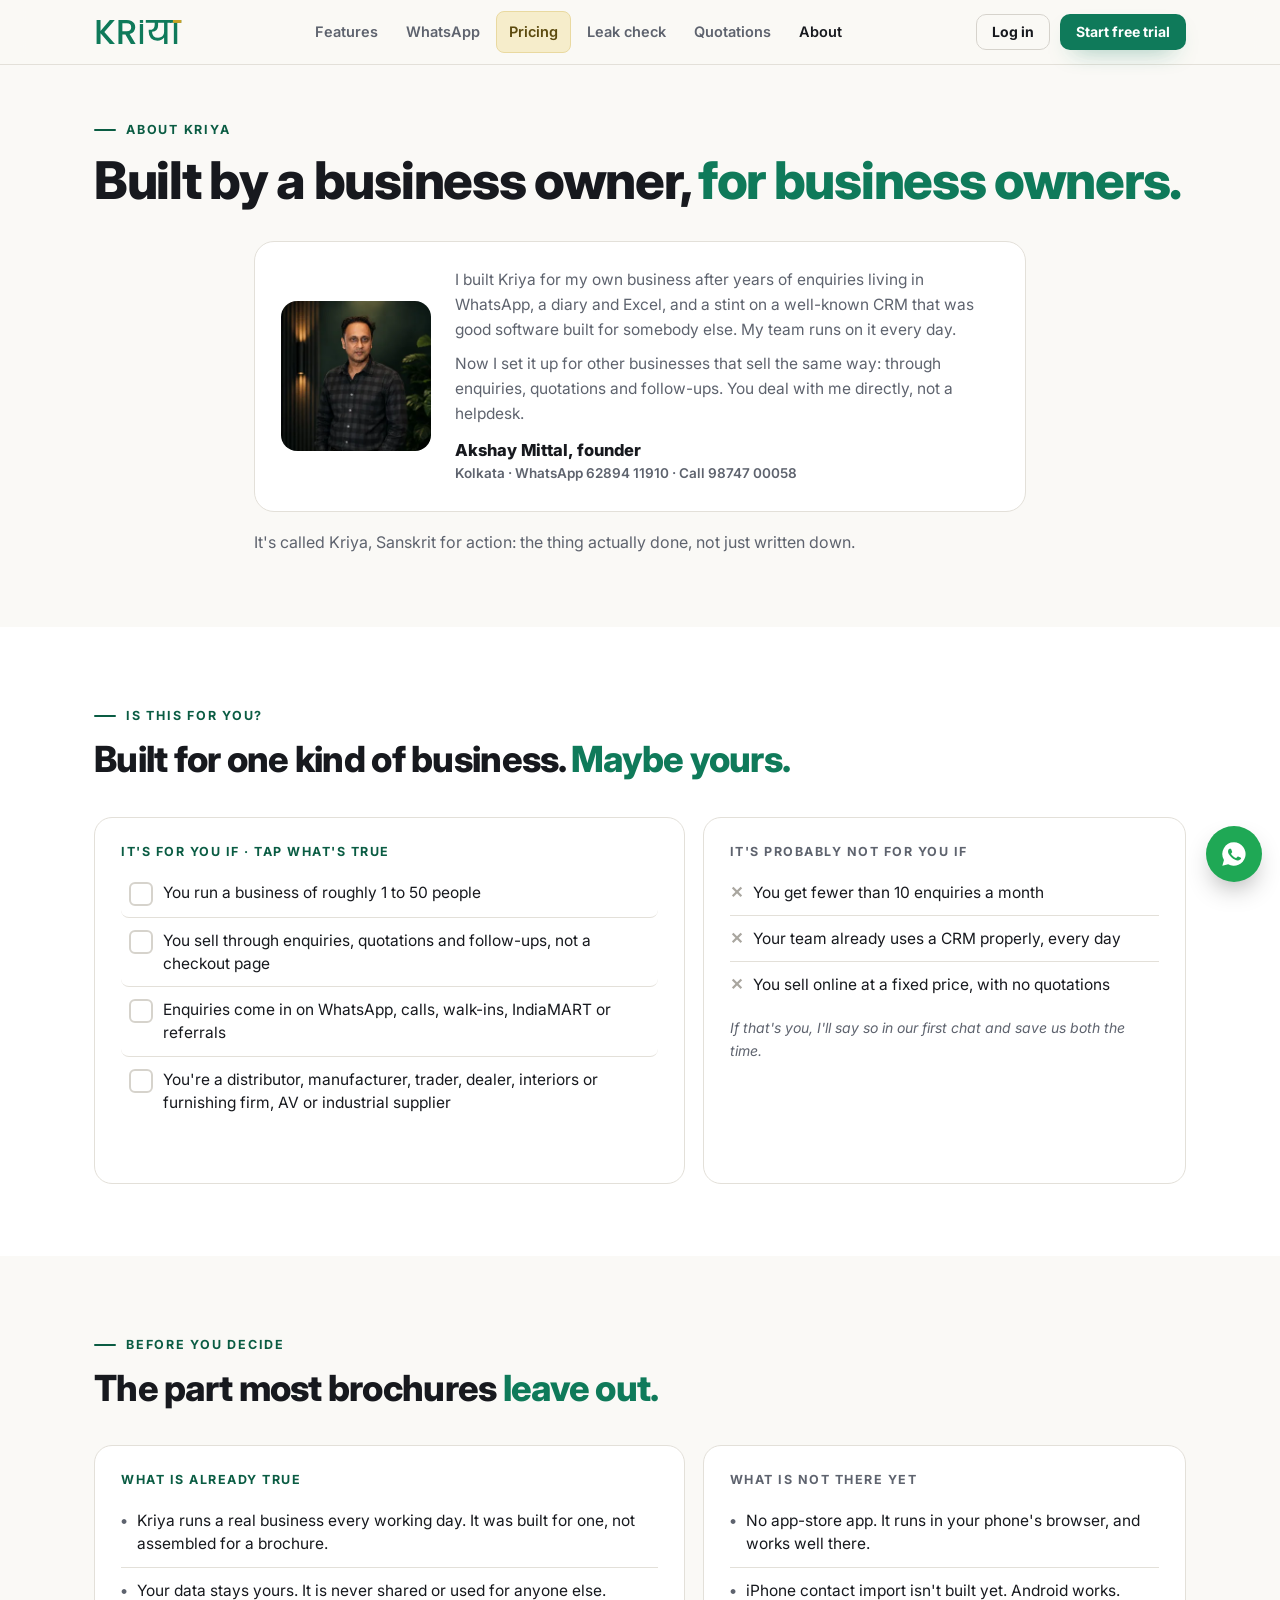
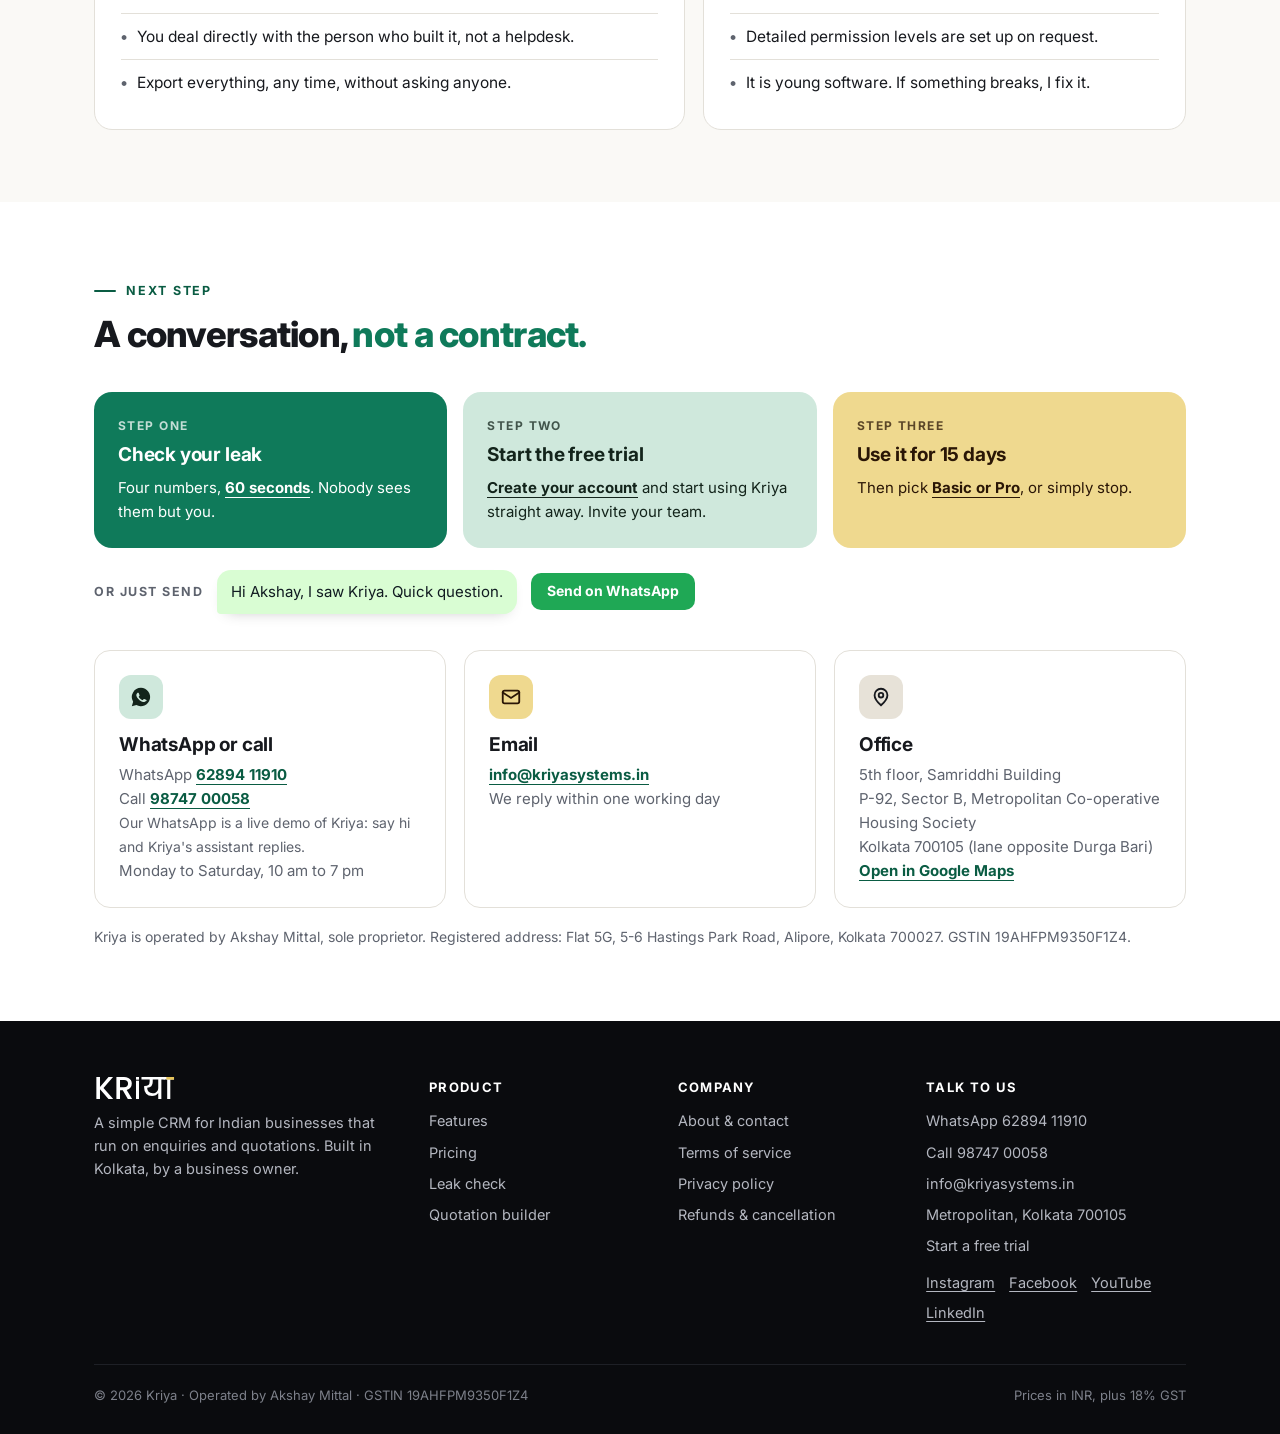
==== about.html @ 82a4da5b "New 60-second Kriya video (landscape on desktop, portrait on phones); WhatsApp content moved to its " ====
<!doctype html>
<html lang="en">
<head>
<meta charset="utf-8">
<meta name="viewport" content="width=device-width,initial-scale=1">
<title>About and contact · Kriya</title>
<meta name="description" content="Kriya was built by Akshay Mittal for his own business in Kolkata, after years of enquiries living in WhatsApp, a diary and Excel. Who it's for, what's honest about it, and how to reach us.">
<meta property="og:title" content="About and contact · Kriya">
<meta property="og:description" content="Kriya was built by Akshay Mittal for his own business in Kolkata, after years of enquiries living in WhatsApp, a diary and Excel. Who it's for, what's honest about it, and how to reach us.">
<meta property="og:type" content="website">
<meta name="theme-color" content="#0A0B0E">
<link rel="icon" href="media/favicon.svg?v=2" type="image/svg+xml"><link rel="alternate icon" href="favicon.ico?v=2" sizes="48x48"><link rel="apple-touch-icon" href="media/apple-touch-icon.png?v=2">
<link rel="preconnect" href="https://fonts.googleapis.com"><link rel="preconnect" href="https://fonts.gstatic.com" crossorigin>
<link href="https://fonts.googleapis.com/css2?family=Anton&family=Inter:wght@400;500;600;700;800&display=swap" rel="stylesheet">
<link rel="stylesheet" href="css/site.css?v=1792865575"><link rel="stylesheet" href="css/interact.css?v=1792865575">

<script>!function(f,b,e,v,n,t,s){if(f.fbq)return;n=f.fbq=function(){n.callMethod?n.callMethod.apply(n,arguments):n.queue.push(arguments)};if(!f._fbq)f._fbq=n;n.push=n;n.loaded=!0;n.version='2.0';n.queue=[];t=b.createElement(e);t.async=!0;t.src=v;s=b.getElementsByTagName(e)[0];s.parentNode.insertBefore(t,s)}(window,document,'script','https://connect.facebook.net/en_US/fbevents.js');fbq('init','2253510351856304');fbq('track','PageView');</script>
<noscript><img height="1" width="1" style="display:none" alt="" src="https://www.facebook.com/tr?id=2253510351856304&ev=PageView&noscript=1"></noscript>
</head>
<body><header class="hdr"><div class="wrap">
  <a class="brand" href="index.html" aria-label="Kriya home"><svg xmlns="http://www.w3.org/2000/svg" viewBox="0 0 2709 740" width="2709" height="740"><path d="M487.6546762589928 740.0 201.23741007194246 408.86330935251794V740.0H79.85611510791367V0.0H201.23741007194246V337.5251798561151L488.7194244604317 0.0H640.9784172661871L319.42446043165467 370.53237410071944L646.3021582733813 740.0Z" fill="#0F7A5A"/><path d="M1138.2158273381297 740.0 967.8561151079136 444.0H875.2230215827338V740.0H753.841726618705V0.0H1009.3812949640288Q1094.5611510791368 0.0 1153.6546762589928 29.81294964028774Q1212.7482014388488 59.62589928057548 1242.0287769784172 109.66906474820138Q1271.3093525179856 159.71223021582728 1271.3093525179856 221.4676258992805Q1271.3093525179856 293.8705035971223 1229.2517985611512 352.9640287769784Q1187.1942446043167 412.0575539568345 1099.884892086331 433.3525179856115L1283.021582733813 740.0ZM875.2230215827338 347.1079136690647H1009.3812949640288Q1077.525179856115 347.1079136690647 1112.1294964028775 313.03597122302153Q1146.7338129496402 278.9640287769784 1146.7338129496402 221.4676258992805Q1146.7338129496402 163.97122302158266 1112.6618705035971 131.4964028776978Q1078.589928057554 99.02158273381292 1009.3812949640288 99.02158273381292H875.2230215827338Z" fill="#0F7A5A"/><path d="M1514.423021582734 124.0V740.0H1413.381294964029V124.0Z" fill="#0F7A5A"/><path d="M2387.897841726619 88H2265.897841726619V740H2160.897841726619V540Q2130.897841726619 584 2077.897841726619 610.5Q2024.897841726619 637 1951.897841726619 637Q1824.897841726619 637 1755.397841726619 561.0Q1685.897841726619 485 1685.897841726619 355Q1685.897841726619 329 1688.897841726619 304H1701.897841726619Q1787.897841726619 304 1829.897841726619 267.5Q1871.897841726619 231 1871.897841726619 150V88H1596.897841726619V0H2387.897841726619ZM2160.897841726619 88H1975.897841726619V168Q1975.897841726619 350 1788.897841726619 361V365Q1788.897841726619 449 1837.897841726619 499.0Q1886.897841726619 549 1973.897841726619 549Q2026.897841726619 549 2069.897841726619 526.0Q2112.897841726619 503 2136.897841726619 462.0Q2160.897841726619 421 2160.897841726619 369Z" fill="#0F7A5A"/><path d="M2461.897841726619 740V88H2339.897841726619V0H2688.897841726619V88H2566.897841726619V740Z" fill="#0F7A5A"/><rect x="2432.9" y="0" width="260.0" height="90" fill="#C9A227"/><rect x="1413.4" y="0.0" width="101.0" height="90" fill="#0F7A5A"/></svg></a>
  <nav class="nav" aria-label="Main"><a href="features.html" class="">Features</a><a href="whatsapp.html" class="">WhatsApp</a><a href="pricing.html" class="nav-price ">Pricing</a><a href="leak-check.html" class="">Leak check</a><a href="quotation-builder.html" class="">Quotations</a><a href="about.html" class="on" aria-current=page>About</a><a class="nav-login" href="https://app.kriyasystems.in/">Log in</a></nav>
  <div class="hdr-cta"><a class="btn btn-gold btn-sm hdr-price" href="pricing.html">Pricing</a><a class="btn btn-line btn-sm hdr-login" href="https://app.kriyasystems.in/">Log in</a><a class="btn btn-red btn-sm" href="start.html">Start free trial</a>
  <button class="menu-btn" type="button" aria-label="Menu" aria-expanded="false"><span></span></button></div>
</div></header>
<main><section class="phead">
  <div class="wrap">
    <div class="eyebrow rv">About Kriya</div>
    <h1 class="rv d1">Built by a business owner, <em>for business owners.</em></h1>
  </div>
</section>

<section style="padding-top:24px">
  <div class="wrap narrow">
    <div class="founder rv" style="grid-template-columns:150px 1fr">
      <img src="media/founder.webp" alt="Akshay Mittal" style="width:150px;height:150px">
      <div>
        <p>I built Kriya for my own business after years of enquiries living in WhatsApp, a diary and Excel, and a stint on a well-known CRM that was good software built for somebody else. My team runs on it every day.</p>
        <p style="margin-top:10px">Now I set it up for other businesses that sell the same way: through enquiries, quotations and follow-ups. You deal with me directly, not a helpdesk.</p>
        <div class="who">Akshay Mittal, founder<span>Kolkata · WhatsApp 62894 11910 · Call 98747 00058</span></div>
      </div>
    </div>
    <p class="muted rv" style="margin-top:18px">It's called Kriya, Sanskrit for action: the thing actually done, not just written down.</p>
  </div>
</section>

<section class="bg-white">
  <div class="wrap">
    <div class="sec-head rv">
      <div class="eyebrow">Is this for you?</div>
      <h2>Built for one kind of business. <em>Maybe yours.</em></h2>
    </div>
    <div class="fit-grid">
      <div class="fit-card yes fit-tap rv" id="fitYes"><small>It's for you if · tap what's true</small><ul>
        <li>You run a business of roughly 1 to 50 people</li>
        <li>You sell through enquiries, quotations and follow-ups, not a checkout page</li>
        <li>Enquiries come in on WhatsApp, calls, walk-ins, IndiaMART or referrals</li>
        <li>You're a distributor, manufacturer, trader, dealer, interiors or furnishing firm, AV or industrial supplier</li>
      </ul><p class="fit-verdict" id="fitVerdict" aria-live="polite"></p></div>
      <div class="fit-card no rv d1"><small>It's probably not for you if</small><ul>
        <li>You get fewer than 10 enquiries a month</li>
        <li>Your team already uses a CRM properly, every day</li>
        <li>You sell online at a fixed price, with no quotations</li>
      </ul><p class="note">If that's you, I'll say so in our first chat and save us both the time.</p></div>
    </div>
  </div>
</section>

<section>
  <div class="wrap">
    <div class="sec-head rv">
      <div class="eyebrow">Before you decide</div>
      <h2>The part most brochures <em>leave out.</em></h2>
    </div>
    <div class="fit-grid honest">
      <div class="fit-card yes rv"><small>What is already true</small><ul>
        <li>Kriya runs a real business every working day. It was built for one, not assembled for a brochure.</li>
        <li>Your data stays yours. It is never shared or used for anyone else.</li>
        <li>You deal directly with the person who built it, not a helpdesk.</li>
        <li>Export everything, any time, without asking anyone.</li>
      </ul></div>
      <div class="fit-card no rv d1"><small>What is not there yet</small><ul>
        <li>No app-store app. It runs in your phone's browser, and works well there.</li>
        <li>iPhone contact import isn't built yet. Android works.</li>
        <li>Detailed permission levels are set up on request.</li>
        <li>It is young software. If something breaks, I fix it.</li>
      </ul></div>
    </div>
  </div>
</section>

<section class="bg-white" id="contact">
  <div class="wrap">
    <div class="sec-head rv">
      <div class="eyebrow">Next step</div>
      <h2>A conversation, <em>not a contract.</em></h2>
    </div>
    <div class="close-steps">
      <div class="cs cs1 tilt rv"><small>Step one</small><h3>Check your leak</h3><p>Four numbers, <a href="leak-check.html">60 seconds</a>. Nobody sees them but you.</p></div>
      <div class="cs cs2 tilt rv d1"><small>Step two</small><h3>Start the free trial</h3><p><a href="start.html">Create your account</a> and start using Kriya straight away. Invite your team.</p></div>
      <div class="cs cs3 tilt rv d2"><small>Step three</small><h3>Use it for 15 days</h3><p>Then pick <a href="pricing.html">Basic or Pro</a>, or simply stop.</p></div>
    </div>
    <div class="send rv"><small>Or just send</small><div class="bubble">Hi Akshay, I saw Kriya. Quick question.</div><a class="btn btn-wa btn-sm" href="https://wa.me/916289411910?text=Hi%20Akshay%2C%20I%20saw%20Kriya.%20Quick%20question." target="_blank" rel="noopener">Send on WhatsApp</a></div>

    <div class="grid g3" style="margin-top:36px">
      <div class="card rv"><div class="ic ic-mint"><svg viewBox="0 0 24 24" fill="currentColor" aria-hidden="true"><path d="M12 2a10 10 0 0 0-8.6 15.1L2 22l5-1.3A10 10 0 1 0 12 2zm5.5 14.2c-.2.6-1.3 1.2-1.8 1.3-.5.1-1 .1-1.6-.1-.4-.1-.9-.3-1.5-.6-2.7-1.2-4.4-3.9-4.6-4.1-.1-.2-1.1-1.4-1.1-2.7s.7-1.9.9-2.2c.2-.3.5-.3.7-.3h.5c.2 0 .4 0 .6.5l.8 2c.1.2.1.4 0 .5l-.3.5-.4.4c-.1.1-.3.3-.1.6.2.3.7 1.2 1.6 2 1.1 1 2 1.3 2.3 1.4.3.1.5.1.6-.1l.9-1c.2-.3.4-.2.6-.1l1.9.9c.3.1.5.2.5.3.1.1.1.7-.1 1.3z"/></svg></div><h3>WhatsApp or call</h3><p>WhatsApp <a class="txt-link" href="https://wa.me/916289411910?text=Hi%20Akshay%2C%20I%20saw%20Kriya.%20Quick%20question." target="_blank" rel="noopener">62894 11910</a><br>Call <a class="txt-link" href="tel:+919874700058">98747 00058</a><br><span class="small">Our WhatsApp is a live demo of Kriya: say hi and Kriya's assistant replies.</span><br>Monday to Saturday, 10 am to 7 pm</p></div>
      <div class="card rv d1"><div class="ic ic-peach"><svg viewBox="0 0 24 24" fill="none" stroke="currentColor" stroke-width="2" stroke-linecap="round"><rect x="3" y="5" width="18" height="14" rx="2"/><path d="M3 7l9 6 9-6"/></svg></div><h3>Email</h3><p><a class="txt-link" href="mailto:info@kriyasystems.in">info@kriyasystems.in</a><br>We reply within one working day</p></div>
      <div class="card rv d2"><div class="ic ic-sand"><svg viewBox="0 0 24 24" fill="none" stroke="currentColor" stroke-width="2" stroke-linecap="round"><path d="M12 21s-7-6.2-7-11a7 7 0 0 1 14 0c0 4.8-7 11-7 11z"/><circle cx="12" cy="10" r="2.5"/></svg></div><h3>Office</h3><p>5th floor, Samriddhi Building<br>P-92, Sector B, Metropolitan Co-operative Housing Society<br>Kolkata 700105 (lane opposite Durga Bari)<br><a class="txt-link" href="https://maps.app.goo.gl/K7Q7RPpEMNNqTarj6" target="_blank" rel="noopener">Open in Google Maps</a></p></div>
    </div>
    <p class="muted small rv" style="margin-top:18px">Kriya is operated by Akshay Mittal, sole proprietor. Registered address: Flat 5G, 5-6 Hastings Park Road, Alipore, Kolkata 700027. GSTIN 19AHFPM9350F1Z4.</p>
  </div>
</section>
</main>
<footer class="ftr"><div class="wrap">
  <div class="ftr-grid">
    <div><a class="brand" href="index.html" aria-label="Kriya"><svg xmlns="http://www.w3.org/2000/svg" viewBox="0 0 2709 740" width="2709" height="740"><path d="M487.6546762589928 740.0 201.23741007194246 408.86330935251794V740.0H79.85611510791367V0.0H201.23741007194246V337.5251798561151L488.7194244604317 0.0H640.9784172661871L319.42446043165467 370.53237410071944L646.3021582733813 740.0Z" fill="#FFFFFF"/><path d="M1138.2158273381297 740.0 967.8561151079136 444.0H875.2230215827338V740.0H753.841726618705V0.0H1009.3812949640288Q1094.5611510791368 0.0 1153.6546762589928 29.81294964028774Q1212.7482014388488 59.62589928057548 1242.0287769784172 109.66906474820138Q1271.3093525179856 159.71223021582728 1271.3093525179856 221.4676258992805Q1271.3093525179856 293.8705035971223 1229.2517985611512 352.9640287769784Q1187.1942446043167 412.0575539568345 1099.884892086331 433.3525179856115L1283.021582733813 740.0ZM875.2230215827338 347.1079136690647H1009.3812949640288Q1077.525179856115 347.1079136690647 1112.1294964028775 313.03597122302153Q1146.7338129496402 278.9640287769784 1146.7338129496402 221.4676258992805Q1146.7338129496402 163.97122302158266 1112.6618705035971 131.4964028776978Q1078.589928057554 99.02158273381292 1009.3812949640288 99.02158273381292H875.2230215827338Z" fill="#FFFFFF"/><path d="M1514.423021582734 124.0V740.0H1413.381294964029V124.0Z" fill="#FFFFFF"/><path d="M2387.897841726619 88H2265.897841726619V740H2160.897841726619V540Q2130.897841726619 584 2077.897841726619 610.5Q2024.897841726619 637 1951.897841726619 637Q1824.897841726619 637 1755.397841726619 561.0Q1685.897841726619 485 1685.897841726619 355Q1685.897841726619 329 1688.897841726619 304H1701.897841726619Q1787.897841726619 304 1829.897841726619 267.5Q1871.897841726619 231 1871.897841726619 150V88H1596.897841726619V0H2387.897841726619ZM2160.897841726619 88H1975.897841726619V168Q1975.897841726619 350 1788.897841726619 361V365Q1788.897841726619 449 1837.897841726619 499.0Q1886.897841726619 549 1973.897841726619 549Q2026.897841726619 549 2069.897841726619 526.0Q2112.897841726619 503 2136.897841726619 462.0Q2160.897841726619 421 2160.897841726619 369Z" fill="#FFFFFF"/><path d="M2461.897841726619 740V88H2339.897841726619V0H2688.897841726619V88H2566.897841726619V740Z" fill="#FFFFFF"/><rect x="2432.9" y="0" width="260.0" height="90" fill="#E6C45A"/><rect x="1413.4" y="0.0" width="101.0" height="90" fill="#FFFFFF"/></svg></a>
      <p>A simple CRM for Indian businesses that run on enquiries and quotations. Built in Kolkata, by a business owner.</p></div>
    <div><h4>Product</h4><ul><li><a href="features.html">Features</a></li><li><a href="pricing.html">Pricing</a></li><li><a href="leak-check.html">Leak check</a></li><li><a href="quotation-builder.html">Quotation builder</a></li></ul></div>
    <div><h4>Company</h4><ul><li><a href="about.html">About &amp; contact</a></li><li><a href="terms.html">Terms of service</a></li><li><a href="privacy.html">Privacy policy</a></li><li><a href="refunds.html">Refunds &amp; cancellation</a></li></ul></div>
    <div><h4>Talk to us</h4><ul><li><a href="https://wa.me/916289411910?text=Hi%20Akshay%2C%20I%20saw%20Kriya.%20Quick%20question." target="_blank" rel="noopener">WhatsApp 62894 11910</a></li><li><a href="tel:+919874700058">Call 98747 00058</a></li><li><a href="mailto:info@kriyasystems.in">info@kriyasystems.in</a></li><li><a href="https://maps.app.goo.gl/K7Q7RPpEMNNqTarj6" target="_blank" rel="noopener">Metropolitan, Kolkata 700105</a></li><li><a href="start.html">Start a free trial</a></li></ul>
      <div class="ftr-soc"><a href="https://www.instagram.com/kriya.systems/" target="_blank" rel="noopener">Instagram</a><a href="https://www.facebook.com/kriya.systems/" target="_blank" rel="noopener">Facebook</a><a href="https://www.youtube.com/@KriyaSystems" target="_blank" rel="noopener">YouTube</a><a href="https://www.linkedin.com/in/akshay-mittal-7527051a2/" target="_blank" rel="noopener">LinkedIn</a></div></div>
  </div>
  <div class="ftr-bot"><span>© 2026 Kriya · Operated by Akshay Mittal · GSTIN 19AHFPM9350F1Z4</span><span>Prices in INR, plus 18% GST</span></div>
</div></footer>
<a class="wa-float" href="https://wa.me/916289411910?text=Hi%20Akshay%2C%20I%20saw%20Kriya.%20Quick%20question." target="_blank" rel="noopener" aria-label="Chat on WhatsApp"><svg viewBox="0 0 24 24" fill="currentColor" aria-hidden="true"><path d="M12 2a10 10 0 0 0-8.6 15.1L2 22l5-1.3A10 10 0 1 0 12 2zm5.5 14.2c-.2.6-1.3 1.2-1.8 1.3-.5.1-1 .1-1.6-.1-.4-.1-.9-.3-1.5-.6-2.7-1.2-4.4-3.9-4.6-4.1-.1-.2-1.1-1.4-1.1-2.7s.7-1.9.9-2.2c.2-.3.5-.3.7-.3h.5c.2 0 .4 0 .6.5l.8 2c.1.2.1.4 0 .5l-.3.5-.4.4c-.1.1-.3.3-.1.6.2.3.7 1.2 1.6 2 1.1 1 2 1.3 2.3 1.4.3.1.5.1.6-.1l.9-1c.2-.3.4-.2.6-.1l1.9.9c.3.1.5.2.5.3.1.1.1.7-.1 1.3z"/></svg></a>
<script src="js/interact.js?v=1792865575" defer></script><script src="js/site.js?v=1792865575" defer></script>
</body>
</html>
---- css/site.css ----
/* Kriya site: shared styles.
   Same brand as the v8 catalogue (near-black, warm light grey, crimson, mint, peach, sand, charcoal),
   but answer-first: Inter, sentence case, calmer sizes, tighter spacing. Anton only for big numbers. */
:root{
  --black:#0A0B0E; --ink:#16181D; --page:#F3F2EE; --page2:#FAF9F6; --card:#FFFFFF;
  --red:#0F7A5A; --red-dk:#0A5C43; --gold:#C9A227; --err:#C62D42; --mint:#CFE8DC; --mint-dk:#1E7A4F; --peach:#EFD98F; --char:#2B2E35; --sand:#E7E2D8;
  --txt:#17191E; --grey:#5E636E; --line:#E3E0D9; --line2:#D6D3CC;
  --ltxt:#F2F1EC; --lgrey:#B4B7C0; --lline:#2A2D34;
  --num:'Anton',Impact,'Arial Narrow',sans-serif;
  --sans:'Inter',-apple-system,BlinkMacSystemFont,'Segoe UI',sans-serif;
  --ease:cubic-bezier(.16,1,.3,1);
  --r:16px; --r-sm:10px;
  --shadow:0 18px 44px -28px rgba(10,11,14,.35);
}
*{margin:0;padding:0;box-sizing:border-box}
html{scroll-behavior:smooth;-webkit-text-size-adjust:100%}
body{background:var(--page2);color:var(--txt);font-family:var(--sans);font-size:16px;line-height:1.6;overflow-x:hidden;-webkit-font-smoothing:antialiased}
img,svg,video{max-width:100%;display:block}
[hidden]{display:none!important}
a{color:inherit;text-decoration:none}
button{font:inherit}
.wrap{max-width:1140px;margin:0 auto;padding:0 24px}
.narrow{max-width:820px}
@media(max-width:720px){.wrap{padding:0 16px}}
section{padding:72px 0;position:relative}
@media(max-width:720px){section{padding:52px 0}}
.bg-white{background:var(--card)}
.bg-page{background:var(--page)}
.bg-dark{background:var(--black);color:var(--ltxt)}
.bg-dark .muted{color:var(--lgrey)}
::selection{background:var(--red);color:#fff}

/* ---------- type ---------- */
.eyebrow{display:inline-flex;align-items:center;gap:10px;font-size:12.5px;font-weight:700;letter-spacing:.14em;text-transform:uppercase;color:var(--red-dk);margin-bottom:12px}
.eyebrow::before{content:'';width:22px;height:2.5px;border-radius:2px;background:currentColor}
.bg-dark .eyebrow{color:var(--peach)}
h1,.h1{font-size:clamp(32px,4.6vw,52px);line-height:1.1;font-weight:800;letter-spacing:-.025em;text-wrap:balance}
h2,.h2{font-size:clamp(25px,3.1vw,36px);line-height:1.18;font-weight:800;letter-spacing:-.02em;text-wrap:balance}
h3,.h3{font-size:19px;line-height:1.3;font-weight:700;letter-spacing:-.01em}
h1 em,h2 em{font-style:normal;color:var(--red)}
.bg-dark h1 em,.bg-dark h2 em,.cta-band h2 em{color:var(--peach)}
.lead{font-size:clamp(16.5px,1.6vw,18.5px);color:var(--grey);max-width:640px;margin-top:14px;line-height:1.6}
.bg-dark .lead{color:var(--lgrey)}
.muted{color:var(--grey)}
.small{font-size:14px}
.center{text-align:center}
.center .lead{margin-left:auto;margin-right:auto}
.sec-head{margin-bottom:36px}
.num{font-family:var(--num);font-weight:400;letter-spacing:.01em;font-variant-numeric:tabular-nums}
.txt-link{color:var(--red-dk);font-weight:700;border-bottom:1.5px solid currentColor}
.bg-dark .txt-link{color:var(--peach)}

/* ---------- buttons ---------- */
.btn{display:inline-flex;align-items:center;justify-content:center;gap:8px;font-weight:700;font-size:15px;padding:13px 22px;border-radius:12px;border:1.5px solid transparent;cursor:pointer;transition:transform .2s var(--ease),box-shadow .2s,background .2s,border-color .2s;white-space:nowrap;line-height:1.2}
.btn:hover{transform:translateY(-1px)}
.btn-red{background:var(--red);color:#fff;box-shadow:0 10px 24px -14px rgba(15,122,90,.9)}
.btn-red:hover{background:var(--red-dk)}
.btn-dark{background:var(--black);color:#fff}
.btn-ghost{background:transparent;border-color:var(--line2);color:var(--txt)}
.btn-ghost:hover{border-color:var(--txt)}
.bg-dark .btn-ghost,.cta-band .btn-ghost{border-color:#3A3D45;color:#fff}
.bg-dark .btn-ghost:hover,.cta-band .btn-ghost:hover{border-color:#fff}
.btn-wa{background:#1FA855;color:#fff}
.btn-wa:hover{background:#25BD60}
.btn-sm{padding:9px 15px;font-size:14px;border-radius:10px}
.btn-block{width:100%}
.btn-row{display:flex;gap:12px;flex-wrap:wrap;margin-top:26px}
@media(max-width:520px){.btn-row .btn{flex:1 1 100%}.btn{white-space:normal;text-align:center}}

/* ---------- header ---------- */
.hdr{position:sticky;top:0;z-index:100;background:rgba(250,249,246,.9);backdrop-filter:saturate(1.4) blur(12px);-webkit-backdrop-filter:saturate(1.4) blur(12px);border-bottom:1px solid var(--line)}
.hdr .wrap{display:flex;align-items:center;justify-content:space-between;gap:20px;height:64px}
.brand{display:flex;align-items:center}
.brand svg{height:24px;width:auto}
.nav{display:flex;align-items:center;gap:4px}
.nav a{white-space:nowrap;font-size:14.5px;font-weight:600;color:var(--grey);padding:8px 12px;border-radius:8px;transition:color .2s,background .2s}
.nav a:hover{color:var(--txt);background:rgba(23,25,30,.05)}
.nav a.on{color:var(--txt)}
.hdr-cta{display:flex;align-items:center;gap:10px}
.menu-btn{display:none;width:42px;height:42px;border-radius:10px;border:1px solid var(--line2);background:#fff;cursor:pointer;align-items:center;justify-content:center}
.menu-btn span,.menu-btn span::before,.menu-btn span::after{display:block;width:18px;height:2px;background:var(--txt);border-radius:2px;position:relative;transition:transform .25s,background .25s}
.menu-btn span::before,.menu-btn span::after{content:'';position:absolute;left:0}
.menu-btn span::before{top:-6px}.menu-btn span::after{top:6px}
.menu-open .menu-btn span{background:transparent}
.menu-open .menu-btn span::before{transform:translateY(6px) rotate(45deg)}
.menu-open .menu-btn span::after{transform:translateY(-6px) rotate(-45deg)}
@media(max-width:1100px){
  .nav{display:none;position:absolute;top:64px;left:0;right:0;flex-direction:column;align-items:stretch;background:var(--page2);border-bottom:1px solid var(--line);padding:10px 16px 18px;box-shadow:var(--shadow)}
  .menu-open .nav{display:flex}
  .nav a{padding:13px 12px;font-size:16px}
  .menu-btn{display:inline-flex}
  .hdr-cta .btn-ghost{display:none}
}
@media(max-width:400px){.hdr-cta .btn-red{padding:9px 12px;font-size:13.5px}}

/* ---------- footer ---------- */
.ftr{background:var(--black);color:var(--lgrey);padding:56px 0 28px;font-size:14.5px}
.ftr-grid{display:grid;grid-template-columns:1.4fr 1fr 1fr 1.2fr;gap:32px}
.ftr .brand svg{height:22px}
.ftr p{margin-top:12px;line-height:1.6;max-width:300px}
.ftr h4{color:#fff;font-size:13px;font-weight:700;letter-spacing:.1em;text-transform:uppercase;margin-bottom:12px}
.ftr ul{list-style:none;display:grid;gap:8px}
.ftr a:hover{color:#fff}
.ftr-soc{display:flex;flex-wrap:wrap;gap:6px 14px;margin-top:14px}
.ftr-soc a{text-decoration:underline;text-underline-offset:3px}
.ftr-bot{margin-top:40px;padding-top:20px;border-top:1px solid #1E2026;display:flex;justify-content:space-between;gap:12px;flex-wrap:wrap;font-size:13px;color:#7D808A}
@media(max-width:820px){.ftr-grid{grid-template-columns:1fr 1fr}}
@media(max-width:480px){.ftr-grid{grid-template-columns:1fr}}

/* floating WhatsApp */
.wa-float{position:fixed;right:18px;bottom:18px;z-index:90;width:56px;height:56px;border-radius:99px;background:#1FA855;color:#fff;display:flex;align-items:center;justify-content:center;box-shadow:0 12px 28px -10px rgba(0,0,0,.45);transition:transform .2s var(--ease)}
.wa-float:hover{transform:scale(1.06)}
.wa-float svg{width:28px;height:28px}

/* ---------- cards & grids ---------- */
.grid{display:grid;gap:18px}
.g2{grid-template-columns:repeat(2,1fr)}
.g3{grid-template-columns:repeat(3,1fr)}
.g4{grid-template-columns:repeat(4,1fr)}
@media(max-width:900px){.g3,.g4{grid-template-columns:repeat(2,1fr)}}
@media(max-width:620px){.g2,.g3,.g4{grid-template-columns:1fr}}
.card{background:var(--card);border:1px solid var(--line);border-radius:var(--r);padding:24px}
.card h3{margin-bottom:6px}
.card p{color:var(--grey);font-size:15px;line-height:1.6}
.ic{width:44px;height:44px;border-radius:12px;display:flex;align-items:center;justify-content:center;margin-bottom:14px;flex-shrink:0}
.ic svg{width:22px;height:22px}
.ic-mint{background:var(--mint);color:#13241B}
.ic-peach{background:var(--peach);color:#2A1606}
.ic-sand{background:var(--sand);color:var(--txt)}
.ic-red{background:#E2F0E9;color:var(--red-dk)}
.ic-char{background:var(--char);color:#fff}
.tag{display:inline-block;font-size:11.5px;font-weight:700;letter-spacing:.06em;text-transform:uppercase;padding:3px 8px;border-radius:6px;background:var(--sand);color:var(--txt);vertical-align:middle}
.tag-pro{background:var(--char);color:#fff}
.tag-red{background:var(--red);color:#fff}
.chips{display:flex;flex-wrap:wrap;gap:8px}
.chip{font-size:14px;font-weight:600;padding:8px 14px;border-radius:99px;background:var(--card);border:1px solid var(--line2);color:var(--txt)}
.ticks{list-style:none;display:grid;gap:9px}
.ticks li{position:relative;padding-left:28px;font-size:15.5px;line-height:1.5}
.ticks li::before{content:'';position:absolute;left:0;top:3px;width:18px;height:18px;border-radius:99px;background:var(--mint) url("data:image/svg+xml,%3Csvg xmlns='http://www.w3.org/2000/svg' viewBox='0 0 24 24'%3E%3Cpath d='M6 12.5l4 4 8-9' fill='none' stroke='%231E7A4F' stroke-width='3' stroke-linecap='round' stroke-linejoin='round'/%3E%3C/svg%3E") center/12px no-repeat}
.bg-dark .ticks li::before{background-color:#1E3A2E}

/* ---------- hero ---------- */
.hero{overflow:hidden;padding:56px 0 64px;background:radial-gradient(1200px 500px at 85% -10%,rgba(15,122,90,.08),transparent 60%),var(--page2)}
.hero-grid{display:grid;grid-template-columns:1.05fr .95fr;gap:48px;align-items:center}
@media(max-width:900px){.hero-grid{grid-template-columns:1fr;gap:36px}.hero{padding-top:36px}}
.hero .lead{max-width:540px}
.trust{display:flex;flex-wrap:wrap;gap:8px 18px;margin-top:22px;font-size:14px;color:var(--grey)}
.trust span{display:inline-flex;align-items:center;gap:7px}
.trust span::before{content:'';width:7px;height:7px;border-radius:99px;background:var(--mint-dk)}

/* the chaos -> order loop */
.loop{position:relative;height:420px;background:transparent;overflow:visible}
@media(max-width:520px){.loop{height:360px;margin:0 -4px}.lc{max-width:46%}}
.loop-cap{position:absolute;left:0;right:0;bottom:16px;text-align:center;font-size:13px;font-weight:600;color:var(--grey);letter-spacing:.02em;z-index:5;transition:opacity .4s}
.lc{position:absolute;width:190px;border-radius:12px;padding:10px 13px 11px;box-shadow:0 16px 30px -18px rgba(10,11,14,.45);will-change:transform,opacity}
.lc small{display:block;font-size:9.5px;font-weight:700;letter-spacing:.14em;text-transform:uppercase;opacity:.7;margin-bottom:3px}
.lc strong{display:block;font-size:15px;line-height:1.25;font-weight:800}
@media(max-width:520px){.lc{width:150px;padding:8px 10px 9px}.lc strong{font-size:13px}}
.lc-char{background:var(--char);color:#fff}.lc-mint{background:var(--mint);color:#13241B}.lc-peach{background:var(--peach);color:#2A1606}
.lc-red{background:var(--red);color:#fff}.lc-sand{background:var(--sand);color:var(--txt)}
.loop-logo{position:absolute;left:50%;top:44%;transform:translate(-50%,-50%);background:var(--card);border:1px solid var(--line);box-shadow:0 18px 40px -22px rgba(10,11,14,.45);border-radius:16px;padding:16px 24px;opacity:0;z-index:3}
.loop-logo svg{width:110px;height:auto}

/* ---------- screenshot frames ---------- */
.shot{border-radius:14px;overflow:hidden;border:1px solid var(--line2);background:#fff;box-shadow:var(--shadow)}
.shot-bar{display:flex;gap:6px;padding:9px 12px;background:#F0EEE9;border-bottom:1px solid var(--line)}
.shot-bar i{width:9px;height:9px;border-radius:99px;background:#D3CFC6}
.shot img{width:100%;height:auto}

/* feature rows (image + text) */
.frow{display:grid;grid-template-columns:1fr 1.1fr;gap:44px;align-items:center;padding:40px 0;border-top:1px solid var(--line)}
.frow:first-of-type{border-top:0}
.frow.flip .frow-text{order:2}
@media(max-width:860px){.frow{grid-template-columns:1fr;gap:24px}.frow.flip .frow-text{order:0}}
.frow h3{font-size:22px;margin:4px 0 8px}
.frow p{color:var(--grey)}
.frow .ticks{margin-top:14px}

/* ---------- pricing ---------- */
.bill-toggle{display:inline-flex;background:var(--card);border:1px solid var(--line2);border-radius:12px;padding:4px;gap:4px}
.bill-toggle button{border:0;background:transparent;padding:9px 16px;border-radius:9px;font-size:14.5px;font-weight:700;color:var(--grey);cursor:pointer}
.bill-toggle button.on{background:var(--black);color:#fff}
.bill-toggle .save{font-size:11.5px;font-weight:800;color:var(--mint-dk);margin-left:6px}
.bill-toggle button.on .save{color:var(--mint)}
.plans{display:grid;grid-template-columns:1fr 1fr;gap:20px;max-width:880px;margin:28px auto 0}
@media(max-width:760px){.plans{grid-template-columns:1fr}}
.plan{background:var(--card);border:1.5px solid var(--line);border-radius:20px;padding:28px;display:flex;flex-direction:column;position:relative}
.plan.pop{border-color:var(--black);box-shadow:0 26px 60px -36px rgba(10,11,14,.55)}
.plan-badge{position:absolute;top:-12px;right:22px;background:var(--gold);color:#1C1606;font-size:12px;font-weight:800;letter-spacing:.06em;padding:5px 10px;border-radius:8px}
.plan h3{font-size:21px}
.plan .for{color:var(--grey);font-size:14.5px;margin-top:4px}
.price{display:flex;align-items:baseline;gap:6px;margin:18px 0 2px}
.price .amt{font-family:var(--num);font-size:46px;line-height:1}
.price .per{font-size:15px;color:var(--grey);font-weight:600}
.price-note{font-size:13.5px;color:var(--grey)}
.plan .ticks{margin:20px 0 24px;flex:1;align-content:start}
.plan .btn+.btn{margin-top:10px}
.free-strip{display:flex;flex-wrap:wrap;justify-content:center;gap:10px 22px;margin-top:22px;font-size:14.5px;font-weight:600;color:var(--txt)}
.free-strip span{display:inline-flex;align-items:center;gap:8px}
.free-strip span::before{content:'✓';display:inline-flex;align-items:center;justify-content:center;width:20px;height:20px;border-radius:99px;background:var(--mint);color:var(--mint-dk);font-size:12px;font-weight:900}
.cmp{width:100%;border-collapse:collapse;background:var(--card);border-radius:16px;overflow:hidden;border:1px solid var(--line);font-size:15px}
.cmp th,.cmp td{padding:13px 16px;border-bottom:1px solid var(--line);text-align:left}
.cmp th{background:var(--page);font-size:13px;letter-spacing:.06em;text-transform:uppercase;color:var(--grey)}
.cmp td:not(:first-child),.cmp th:not(:first-child){text-align:center;width:110px}
.cmp tr.grp td{background:var(--page2);font-weight:800;font-size:13px;letter-spacing:.06em;text-transform:uppercase;color:var(--txt)}
.cmp .y{color:var(--mint-dk);font-weight:900}
.cmp .n{color:#B5B2AB}
.cmp-wrap{overflow-x:auto;border-radius:16px}
@media(max-width:560px){.cmp{font-size:13.5px}.cmp th,.cmp td{padding:11px 10px}.cmp td:not(:first-child),.cmp th:not(:first-child){width:64px}}

/* ---------- FAQ ---------- */
.faq{border-top:1px solid var(--line)}
.faq-item{border-bottom:1px solid var(--line)}
.faq-q{width:100%;text-align:left;background:none;border:none;font-size:16.5px;font-weight:700;color:var(--txt);padding:18px 0;cursor:pointer;display:flex;justify-content:space-between;gap:18px;align-items:center}
.faq-q:hover{color:var(--red-dk)}
.plus{flex-shrink:0;width:16px;height:16px;position:relative;transition:transform .3s var(--ease)}
.plus::before,.plus::after{content:'';position:absolute;background:currentColor;border-radius:2px}
.plus::before{left:0;top:50%;width:100%;height:2px;transform:translateY(-50%)}
.plus::after{top:0;left:50%;width:2px;height:100%;transform:translateX(-50%)}
.faq-item.open .plus{transform:rotate(45deg)}
.faq-a{max-height:0;overflow:hidden;transition:max-height .35s var(--ease)}
.faq-a p{color:var(--grey);font-size:15.5px;line-height:1.7;padding:0 0 18px;max-width:780px}

/* ---------- CTA band ---------- */
.cta-band{background:var(--black);color:#fff;border-radius:22px;padding:40px;display:flex;align-items:center;justify-content:space-between;gap:24px;flex-wrap:wrap}
.cta-band h2{color:#fff;max-width:560px}
.cta-band p{color:var(--lgrey);margin-top:8px;max-width:560px}
@media(max-width:620px){.cta-band{padding:28px 22px}}

/* ---------- founder ---------- */
.founder{display:grid;grid-template-columns:110px 1fr;gap:24px;align-items:center;background:var(--card);border:1px solid var(--line);border-radius:20px;padding:26px}
.founder img{width:110px;height:110px;border-radius:16px;object-fit:cover}
.founder p{color:var(--grey);font-size:15.5px}
.founder .who{font-weight:800;font-size:16.5px;margin-top:10px}
.founder .who span{display:block;font-weight:600;font-size:13.5px;color:var(--grey)}
@media(max-width:560px){.founder{grid-template-columns:1fr}.founder img{width:80px;height:80px;border-radius:99px}}

/* ---------- forms ---------- */
.form{background:var(--card);border:1px solid var(--line);border-radius:20px;padding:clamp(20px,3vw,32px);box-shadow:var(--shadow);display:grid;gap:16px}
.f-row{display:grid;grid-template-columns:1fr 1fr;gap:14px}
@media(max-width:560px){.f-row{grid-template-columns:1fr}}
.f{display:grid;gap:6px}
.f>span,.f-chips legend{font-size:13.5px;font-weight:700;color:var(--txt)}
.f input,.f textarea,.f select{font:inherit;font-size:16px;color:var(--txt);background:var(--page2);border:1.5px solid var(--line2);border-radius:10px;padding:12px 14px;width:100%;transition:border-color .2s,background .2s}
.f input:focus,.f textarea:focus,.f select:focus{outline:none;border-color:var(--txt);background:#fff}
.f input.bad,.f select.bad{border-color:var(--err);background:#FDF1F3}
.f textarea{resize:vertical;min-height:84px}
.f-chips{border:0;display:flex;flex-wrap:wrap;gap:8px}
.f-chips legend{margin-bottom:8px;width:100%}
.f-chips button{font-size:14px;font-weight:600;padding:8px 13px;border-radius:99px;border:1.5px solid var(--line2);background:var(--page2);color:var(--txt);cursor:pointer;transition:all .2s var(--ease)}
.f-chips button:hover{border-color:var(--txt)}
.f-chips button.on{background:var(--black);border-color:var(--black);color:#fff}
.hp{position:absolute;left:-9999px;width:1px;height:1px;overflow:hidden}
.f-msg{font-size:14.5px;min-height:1em}
.f-msg.err{color:var(--err);font-weight:600}
.f-done{text-align:center;padding:20px 6px;display:grid;gap:12px;justify-items:center}
.f-done .ok{width:56px;height:56px;border-radius:99px;background:var(--mint);color:var(--mint-dk);display:flex;align-items:center;justify-content:center;font-size:28px;font-weight:900}
.f-done p{color:var(--grey);max-width:420px}
.f-leak{background:var(--mint);border-radius:10px;padding:11px 13px;font-size:14px;color:#13241B}
.seg{display:inline-flex;background:var(--page);border-radius:12px;padding:4px;gap:4px;width:100%}
.seg button{flex:1;border:0;background:transparent;padding:10px;border-radius:9px;font-weight:700;font-size:14.5px;color:var(--grey);cursor:pointer}
.seg button.on{background:#fff;color:var(--txt);box-shadow:0 2px 8px -4px rgba(0,0,0,.3)}

/* ---------- legal / prose ---------- */
.prose{max-width:780px}
.prose h2{font-size:22px;margin:34px 0 10px}
.prose p,.prose li{color:#3B3F48;font-size:16px;line-height:1.75}
.prose p+p{margin-top:12px}
.prose ul{margin:10px 0 0 20px;display:grid;gap:6px}
.prose .meta{color:var(--grey);font-size:14.5px}

/* page header (inner pages) */
.phead{padding:48px 0 8px}
.phead .lead{max-width:680px}

/* reveal */
.rv{opacity:0;transform:translateY(18px);transition:opacity .7s var(--ease),transform .7s var(--ease)}
.rv.in{opacity:1;transform:none}
.d1{transition-delay:.08s}.d2{transition-delay:.16s}.d3{transition-delay:.24s}
@media(prefers-reduced-motion:reduce){.rv{opacity:1;transform:none}*{animation:none!important;transition:none!important}}

/* ---------- pay page summary ---------- */
.pay-sum{background:var(--page);border-radius:12px;padding:14px 16px;display:grid;gap:6px;font-size:15px}
.pay-sum div{display:flex;justify-content:space-between;gap:12px}
.pay-sum span{color:var(--grey)}
.pay-sum .tot{border-top:1px solid var(--line2);padding-top:8px;margin-top:2px;font-size:17px}
.pay-sum .tot span{color:var(--txt);font-weight:700}
.pay-sum .tot b{font-family:var(--num);font-weight:400;font-size:24px;line-height:1}
.plan-trial{display:block;text-align:center;margin-top:10px;font-size:14px;font-weight:600;color:var(--grey);text-decoration:underline;text-underline-offset:3px}
.plan-trial:hover{color:var(--red-dk)}
.trial-strip{max-width:880px;margin:0 auto;display:flex;align-items:center;justify-content:space-between;gap:16px;flex-wrap:wrap;background:var(--mint);color:#13241B;border-radius:16px;padding:16px 20px}
.trial-strip b{display:block;font-size:16px}
.trial-strip span{font-size:14.5px}
.pay-trial{margin-top:14px;background:var(--mint);color:#13241B;border-radius:12px;padding:12px 14px;font-size:15px}

.btn-line{background:transparent;border-color:var(--line2);color:var(--txt)}
.btn-line:hover{border-color:var(--txt)}
.hdr-cta .btn{white-space:nowrap}
@media(max-width:460px){.hdr-cta{gap:6px}.hdr-cta .btn{padding:8px 10px;font-size:13px}.brand svg{height:21px}}

.custom-line{max-width:880px;margin:18px auto 0;text-align:center;font-size:15px;color:var(--grey)}
.custom-line b{color:var(--txt)}

/* WhatsApp Follow-up Assistant promo (pricing + home) */
.wax{background:linear-gradient(180deg,#F1FBF5 0%,#FFFFFF 100%)}
.wax-head{max-width:760px;margin:0 auto 26px}
.wax-head h2 em,.wax-mini-in h2 em{color:var(--red);font-style:normal}
.wax-badge{display:inline-flex;align-items:center;gap:8px;background:#E3F6EC;color:#0B5E45;border:1px solid #BFE7D2;border-radius:999px;padding:6px 14px;font-weight:700;font-size:13px;margin-bottom:12px}
.wax-beta{background:#FFF3C4;color:#8A6A00;border-radius:999px;padding:1px 8px;font-size:11px;text-transform:uppercase;letter-spacing:.06em}
.wax-ic{display:inline-flex;width:20px;height:20px;color:#25A35A;flex:none}.wax-ic svg{width:100%;height:100%}
.wax-ic.big{width:46px;height:46px;background:#E3F6EC;border-radius:14px;padding:11px;color:#1B9E55;box-sizing:border-box}
.wax-cmp{display:grid;grid-template-columns:1fr auto 1fr;gap:16px;align-items:stretch}
.wax-col{border-radius:18px;padding:20px 20px 16px;border:1px solid #E6E3DC;background:#fff}
.wax-col.us{border:2px solid #25A35A;box-shadow:0 18px 40px -26px rgba(15,122,90,.55)}
.wax-col.them{background:#FAF9F6}
.wax-col-h{font-weight:800;font-size:18px;margin-bottom:12px}.wax-col-h small{display:block;font-weight:500;font-size:13px;color:#6B6F78;margin-top:2px}
.wax-col ul{list-style:none;margin:0;padding:0;display:grid;gap:10px}
.wax-col li{display:flex;gap:10px;font-size:15px;line-height:1.45}
.wax-col .i{flex:none;width:22px;height:22px;border-radius:50%;display:inline-flex;align-items:center;justify-content:center;padding:5px;box-sizing:border-box}
.wax-col .i svg{width:100%;height:100%}.wax-col .i.x{background:#FBE4E6;color:#C62D42}.wax-col .i.ok{background:#DDF5E7;color:#13824A}
.wax-vs{align-self:center;font-weight:800;color:#A1A5AD;font-size:14px;letter-spacing:.1em;text-transform:uppercase}
.wax-save{display:flex;gap:14px;align-items:center;margin-top:18px;background:#0E1512;color:#E9F1EC;border-radius:16px;padding:16px 18px;font-size:15px;line-height:1.5}
.wax-save b{color:#EFD98F}.wax-save .wax-ic.big{background:#1B2A23;color:#EFD98F}
.wax-perks{margin-top:22px}.wax-perks .card h3{margin-top:12px}
.wax-note{font-size:12px;color:#8A8E96;margin:16px auto 0;max-width:820px;text-align:center;line-height:1.5}
.wax-mini{padding-top:34px;padding-bottom:34px}
.wax-mini-in{display:flex;gap:18px;align-items:center;flex-wrap:wrap;background:#fff;border:2px solid #CDEFD9;border-radius:20px;padding:20px 22px}
.wax-mini-in h2{font-size:22px;margin:4px 0 6px}.wax-mini-in p{margin:0;color:#4A4F57;font-size:15px;line-height:1.5}
@media(max-width:760px){.wax-cmp{grid-template-columns:1fr}.wax-vs{justify-self:center}}

/* Standard quotation sample (pricing) */
.qsx-in{display:grid;grid-template-columns:1.05fr .95fr;gap:36px;align-items:center}
.qsx h2 em{color:var(--red);font-style:normal}
.qsx-list{margin:14px 0 0;padding-left:18px;line-height:1.9;font-size:15px}
.qsx-up{margin-top:18px;background:#FBF6E4;border:1px solid #EFD98F;border-radius:14px;padding:14px 16px;font-size:15px;line-height:1.55}
.qsx-pair{display:grid;grid-template-columns:.8fr 1.2fr;gap:18px;align-items:center}
.qsx-img{margin:0;text-align:center;position:relative}.qsx-img img{width:100%;height:auto;border-radius:10px;box-shadow:0 24px 50px -28px rgba(0,0,0,.45);border:1px solid #E6E3DC;transform:rotate(-1.5deg)}
.qsx-img.prem img{transform:none;border:none;box-shadow:none;border-radius:0}
.qsx-tag{position:absolute;top:-8px;right:6px;z-index:2;background:#C9A227;color:#1B1405;font-weight:800;font-size:11px;letter-spacing:.08em;text-transform:uppercase;border-radius:999px;padding:4px 10px}
.qsx-img figcaption{font-size:12.5px;color:#6B6F78;margin-top:14px}.qsx-img.prem figcaption{margin-top:8px}
@media(max-width:820px){.qsx-in{grid-template-columns:1fr}}

/* ---------- Pricing made prominent + Kriya Pro band (Oct 2026) ---------- */
.btn-gold{background:var(--gold);color:#1C1606;box-shadow:0 10px 24px -14px rgba(201,162,39,.95)}
.btn-gold:hover{background:#D9B23A}
.nav a.nav-price{color:#5C4A0E;background:#F6EDCB;border:1px solid #E9D9A0}
.nav a.nav-price:hover,.nav a.nav-price.on{background:#F0E2B0;color:#3D3106}
.hdr-price{display:none}
@media(max-width:1100px){.hdr-price{display:inline-flex}}
@media(max-width:420px){.hdr-cta .hdr-price{padding:9px 11px;font-size:13.5px}.hdr-cta{gap:6px}}
.pro-band{background:radial-gradient(1200px 500px at 85% -10%,rgba(201,162,39,.18),transparent 60%),var(--black);color:#E9ECEF}
.pro-band h2{color:#fff}.pro-band h2 em{color:var(--gold)}
.pro-band .eyebrow{color:var(--gold)}
.pro-band .lead{color:#B9BEC7}
.pro-head{max-width:780px;margin-bottom:30px}
.pro-grid{display:grid;grid-template-columns:1fr 1fr;gap:16px}
.pro-item{display:flex;gap:16px;background:#14161B;border:1px solid #262A31;border-radius:18px;padding:22px}
.pro-item h3{color:#fff;font-size:18px;margin-bottom:6px}
.pro-item p{color:#AEB3BC;font-size:15px;line-height:1.55}
.pro-ic{flex:none;width:46px;height:46px;border-radius:14px;background:#1E2A24;color:#7FE0B0;display:inline-flex;align-items:center;justify-content:center;padding:11px;box-sizing:border-box}
.pro-ic svg{width:100%;height:100%}
.pro-worth{display:inline-block;margin-top:10px;font-size:12.5px;font-weight:700;letter-spacing:.04em;color:#1C1606;background:var(--gold);border-radius:999px;padding:3px 10px}
.pro-math{margin:26px auto 0;max-width:760px;border:1px solid #2E3239;border-radius:18px;overflow:hidden}
.pro-math-row{display:flex;justify-content:space-between;gap:16px;padding:14px 20px;font-size:15.5px;color:#C9CDD3;border-top:1px solid #23272D}
.pro-math-row:first-child{border-top:none}
.pro-math-row b{color:#fff;white-space:nowrap}
.pro-math-row.total{background:#1A2A22;color:#fff;font-weight:700}
.pro-math-row.total b{color:var(--gold);font-size:18px}
.pro-note{font-size:12px;color:#7E848E;text-align:center;max-width:760px;margin:16px auto 0;line-height:1.5}
.pro-band .btn-row{margin-top:26px}
.pro-sum{margin-top:18px;background:#FBF6E4;border:1.5px solid #EAD9A0;border-radius:16px;padding:16px 18px;font-size:15px;line-height:1.55;color:#3A3112}
.pro-sum span{display:block;margin-top:4px;font-weight:700;color:#0A5C43}
@media(max-width:760px){.pro-grid{grid-template-columns:1fr}.pro-math-row{flex-direction:column;gap:4px}.pro-item{padding:18px}}
.nav-login{display:none}
@media(max-width:480px){.hdr-cta .hdr-login{display:none}.nav a.nav-login{display:block}}
.brand{flex:none}

/* ---------- WhatsApp + AI showcase (Oct 2026) ---------- */
.waai{background:linear-gradient(180deg,#F1FBF5 0%,#FFFFFF 70%)}
.waai-head{max-width:820px;margin-bottom:28px}
.waai-proof{display:inline-block;margin-top:14px;background:#E3F6EC;color:#0B5E45;border:1px solid #BFE7D2;border-radius:999px;padding:7px 14px;font-weight:700;font-size:13.5px}
.waai-grid{display:grid;grid-template-columns:340px 1fr;gap:28px;align-items:start}
.waai-phone{background:#0B141A;border-radius:28px;padding:10px;box-shadow:0 30px 60px -30px rgba(10,11,14,.6);border:6px solid #1F2329}
.wp-top{display:flex;align-items:center;gap:8px;color:#E9EDEF;padding:8px 10px 10px;font-size:14px}.wp-top small{color:#8696A0;margin-left:auto}
.wp-dot{width:26px;height:26px;border-radius:50%;background:var(--red)}
.wp-body{background:#0B141A;display:flex;flex-direction:column;gap:7px;padding:4px 4px 10px;font-size:13.5px;line-height:1.45}
.wp-in{align-self:flex-start;background:#202C33;color:#E9EDEF;border-radius:10px;padding:8px 10px;max-width:85%}
.wp-out{align-self:flex-end;background:#005C4B;color:#E9EDEF;border-radius:10px;padding:8px 10px;max-width:88%}
.wp-btn{background:#0B4B3E;color:#53BDEB;text-align:center;border-radius:8px;padding:6px;margin-top:5px;font-weight:600}
.wp-ai{font-size:11px;color:#9BE3C9;margin-top:5px;font-style:italic}
.wp-note{align-self:center;background:#FFF5D6;color:#5C4A0E;border-radius:8px;padding:6px 10px;font-size:12px;font-weight:700;margin-top:4px}
.waai-feats{display:grid;grid-template-columns:1fr 1fr;gap:14px}
.waai-f{display:flex;gap:12px;background:#fff;border:1px solid #E3EDE7;border-radius:16px;padding:16px}
.waai-f>span{font-size:22px;line-height:1;flex:none;width:40px;height:40px;border-radius:12px;background:#E3F6EC;display:flex;align-items:center;justify-content:center}
.waai-f h3{font-size:16.5px;margin:0 0 4px}.waai-f p{font-size:14.5px;line-height:1.5;color:#4A4F57;margin:0}
.waai .btn-row{margin-top:26px}
@media(max-width:900px){.waai-grid{grid-template-columns:1fr}.waai-phone{max-width:360px;margin:0 auto}}
@media(max-width:600px){.waai-feats{grid-template-columns:1fr}}

.waai-case{margin-top:26px;background:#0E1512;color:#E9F1EC;border-radius:20px;padding:20px 22px}
.waai-case-h{display:flex;gap:12px;align-items:center;margin-bottom:14px}.waai-case-h small{display:block;color:#9FB3A9;font-size:13px}
.waai-case-ic{width:42px;height:42px;border-radius:12px;background:#1B2A23;display:flex;align-items:center;justify-content:center;font-size:22px;flex:none}
.waai-case-grid{display:grid;grid-template-columns:repeat(4,1fr);gap:12px}
.waai-case-grid>div{background:#15201B;border:1px solid #22332B;border-radius:14px;padding:12px}
.waai-case-grid b{color:#EFD98F;font-size:13px;letter-spacing:.04em;text-transform:uppercase}.waai-case-grid p{margin:6px 0 0;font-size:14px;line-height:1.5;color:#D3E0D9}
.waai-case-f{margin:14px 0 0;font-size:14px;color:#9FB3A9}
@media(max-width:900px){.waai-case-grid{grid-template-columns:1fr 1fr}}@media(max-width:560px){.waai-case-grid{grid-template-columns:1fr}}

/* Real screenshots of the WhatsApp screen inside the Kriya app */
.appshots{margin-top:34px}
.appshots-h{max-width:760px}
.appshots-h h3{font-size:clamp(22px,2.6vw,30px);line-height:1.2;margin:6px 0 10px}
.appshots-h p{color:var(--muted,#5E636E);margin:0 0 6px}
.appshot{margin:18px 0 0;border-radius:16px;overflow:hidden;border:1px solid #1F2937;background:#0B0F17;box-shadow:0 18px 50px rgba(10,15,23,.18)}
.appshot img{display:block;width:100%;height:auto}
.appshot figcaption{background:#111827;color:#C9D3CF;font-size:13.5px;line-height:1.5;padding:11px 16px;border-top:1px solid #1F2937}
.appshot figcaption b{color:#fff}
.appshots-grid{display:grid;grid-template-columns:repeat(3,1fr);gap:16px;align-items:start}
.appshot a{display:block;cursor:zoom-in}
.appshots-grid .appshot{margin-top:16px}
.appshots-note{margin-top:18px;background:#EEF7F2;border:1px solid #CFE8DC;border-radius:14px;padding:14px 18px;font-size:15px;line-height:1.6}
@media (max-width:900px){.appshots-grid{grid-template-columns:1fr}}

/* Kriya in 60 seconds: landscape on wide screens, portrait on phones */
.vid60{max-width:980px;margin:22px auto 0;border-radius:18px;overflow:hidden;box-shadow:var(--shadow);background:#000}
.vid60 video{display:block;width:100%;height:auto}
.vid60 .vid-port{display:none}
@media (max-width:700px){.vid60{max-width:380px}.vid60 .vid-land{display:none}.vid60 .vid-port{display:block}}
---- css/interact.css ----
/* Interactive pieces carried over from the original site, restyled for the new design
   (pain "That's me", what-you-want picker, today vs Kriya, capture demo, also-included chips,
   is-this-for-you check, team-size slider, honest lists, close steps, scenes, progress bar, tilt). */

/* reading progress (every page) */
#progress{position:fixed;top:0;left:0;height:3px;width:0;background:var(--red);z-index:120;pointer-events:none}

/* tilt toward the pointer */
.tilt{transition:transform .35s var(--ease),box-shadow .3s}
.tilt.rv{transition:opacity .7s var(--ease),transform .4s var(--ease),box-shadow .3s}

/* photo scenes */
.scene{margin:26px auto 6px;border-radius:18px;overflow:hidden;aspect-ratio:3/2;max-height:440px;box-shadow:0 26px 60px -34px rgba(10,11,14,.55);background:var(--char)}
.scene img{width:100%;height:100%;object-fit:cover}
.scene-sq{aspect-ratio:1/1;max-height:none;max-width:440px}

/* ---------- pain list: "That's me" ---------- */
.pain-list{border-top:2px solid var(--txt);margin-top:28px}
.pain-row{display:grid;grid-template-columns:64px 1fr auto;gap:10px 16px;align-items:start;padding:20px 12px;border-bottom:1px solid var(--line);cursor:pointer;border-radius:10px;transition:background .25s}
.pain-row:hover{background:rgba(15,122,90,.04)}
.pain-num{font-family:var(--num);font-size:36px;line-height:.95;color:var(--red)}
.pain-row h3{margin-bottom:4px}
.pain-row p{color:var(--grey);font-size:15.5px;max-width:700px}
.me{font-size:13px;font-weight:700;padding:8px 14px;border-radius:99px;border:1.5px solid var(--line2);background:var(--card);color:var(--txt);cursor:pointer;white-space:nowrap;transition:all .2s var(--ease)}
.pain-row:hover .me{border-color:var(--txt)}
.pain-row.on{background:#EEF6F2}
.pain-row.on .me{background:var(--red);border-color:var(--red);color:#fff}
.pain-row.on h3{color:var(--red-dk)}
.pain-count{margin-top:18px;font-size:16px;color:var(--grey);min-height:26px}
.pain-count b{color:var(--txt)}
.pain-count a{color:var(--red-dk);font-weight:700;border-bottom:1.5px solid currentColor}
@media(max-width:620px){.pain-row{grid-template-columns:44px 1fr;padding:18px 6px}.pain-num{font-size:28px}.me{grid-column:2;justify-self:start}}

/* ---------- what you want: tap to pick ---------- */
.want-grid{display:grid;grid-template-columns:1fr 1fr;gap:16px}
@media(max-width:720px){.want-grid{grid-template-columns:1fr}}
.want-card{position:relative;text-align:left;background:var(--card);border:1px solid var(--line);border-left:5px solid var(--red);border-radius:var(--r);padding:22px 64px 22px 24px;cursor:pointer;color:var(--txt);transition:transform .25s var(--ease),box-shadow .25s,background .25s,border-color .25s}
.want-card:hover{box-shadow:var(--shadow)}
.want-card:focus-visible{outline:3px solid var(--red);outline-offset:3px}
.want-card h3{margin-bottom:6px}
.want-card p{color:var(--grey);font-size:15px}
.want-tick{position:absolute;top:20px;right:20px;width:28px;height:28px;border-radius:99px;border:2px solid var(--line2);display:flex;align-items:center;justify-content:center;color:transparent;transition:all .25s var(--ease)}
.want-card.on{background:#EEF6F2;border-left-width:10px}
.want-card.on .want-tick{background:var(--red);border-color:var(--red);color:#fff;transform:scale(1.12)}
.want-sum{margin-top:18px;display:flex;align-items:center;gap:16px;flex-wrap:wrap}
.want-sum p{flex:1;min-width:240px;color:var(--grey)}
.want-sum p b{color:var(--red-dk)}

/* ---------- today vs Kriya ---------- */
.vs{display:grid;grid-template-columns:1fr 1fr;border-radius:var(--r);overflow:hidden;border:1px solid var(--line)}
.vs-h{padding:18px 22px 10px;font-size:12.5px;font-weight:700;letter-spacing:.12em;text-transform:uppercase}
.vs-h.l{background:var(--sand);color:var(--grey)}
.vs-h.r{background:var(--char);color:#C9CBD1}
.vs-row{display:contents;cursor:pointer}
.vs-row span{padding:12px 22px;font-size:15.5px;border-top:1px solid;transition:background .25s,color .25s}
.vs-row span:first-child{background:var(--sand);color:var(--txt);border-color:#D6D0C4}
.vs-row span:last-child{background:var(--char);color:#fff;border-color:#3A3E47}
.vs-row:hover span:first-child,.vs-row.hl span:first-child{text-decoration:line-through;color:#8C8A84}
.vs-row:hover span:last-child,.vs-row.hl span:last-child{background:var(--red)}
.vs-row:last-child span{padding-bottom:18px}
@media(max-width:560px){.vs-row span,.vs-h{padding-left:14px;padding-right:14px;font-size:14.5px}}

/* ---------- the four fixes + capture demo ---------- */
.fix-grid{display:grid;grid-template-columns:1fr 1fr;gap:18px}
@media(max-width:760px){.fix-grid{grid-template-columns:1fr}}
.fix{border-radius:18px;padding:26px}
.fix small{display:block;font-size:12px;font-weight:700;letter-spacing:.12em;text-transform:uppercase;opacity:.7;margin-bottom:10px}
.fix h3{font-size:21px;margin-bottom:10px}
.fix p{font-size:15.5px;line-height:1.65}
.fix q{display:block;margin-top:16px;padding:12px 14px;border-radius:10px;font-style:italic;font-size:14.5px;quotes:none}
.fx1{background:var(--black);color:#fff}.fx1 p{color:#D5D6DA}.fx1 q{background:#1D2026;color:#E6E7EA}
.fx2{background:var(--mint);color:#13241B}.fx2 q{background:rgba(255,255,255,.55)}
.fx3{background:var(--peach);color:#2A1606}
.fx4{background:var(--card);border:1px solid var(--line)}.fx4 p{color:var(--grey)}
.demo-btn{margin-top:14px;font-size:14px;font-weight:700;background:var(--red);color:#fff;border:none;border-radius:99px;padding:9px 16px;cursor:pointer;transition:transform .2s var(--ease)}
.demo-btn:hover{transform:translateY(-1px)}
.cap-out{display:flex;flex-wrap:wrap;gap:8px;margin-top:12px}
.cap-out span{font-size:13px;font-weight:700;padding:6px 12px;border-radius:99px;background:rgba(255,255,255,.12);border:1px solid rgba(255,255,255,.2);opacity:0;transform:translateY(8px) scale(.9);transition:opacity .35s var(--ease),transform .35s var(--ease)}
.cap-out span.hot{background:rgba(239,217,143,.22);border-color:rgba(239,217,143,.55)}
.cap-out span.task{background:var(--mint);color:#13241B;border-color:var(--mint)}
.cap-out.go span{opacity:1;transform:none}
.cap-out.go span:nth-child(2){transition-delay:.25s}.cap-out.go span:nth-child(3){transition-delay:.5s}.cap-out.go span:nth-child(4){transition-delay:.75s}.cap-out.go span:nth-child(5){transition-delay:1s}

/* ---------- also included: tap a chip ---------- */
.inc{margin-top:26px;display:flex;flex-wrap:wrap;gap:8px;align-items:center}
.inc-lead{font-size:12.5px;font-weight:700;letter-spacing:.12em;text-transform:uppercase;color:var(--grey);margin-right:6px}
.inc button{font-size:14px;font-weight:600;padding:8px 14px;border-radius:99px;background:var(--card);border:1px solid var(--line2);color:var(--txt);cursor:pointer;transition:all .2s}
.inc button:hover,.inc button.on{background:var(--black);color:#fff;border-color:var(--black)}
.inc-info{margin-top:12px;min-height:26px;color:var(--grey)}
.inc-info b{color:var(--txt)}

/* ---------- shaped around you ---------- */
.shape{border-top:2px solid var(--txt)}
.shape-r{display:grid;grid-template-columns:190px 1fr;gap:12px;padding:14px 10px;border-bottom:1px solid var(--line);font-size:15.5px;border-radius:8px;transition:background .2s}
.shape-r:hover{background:rgba(15,122,90,.05)}
.shape-r span{color:var(--grey)}
@media(max-width:560px){.shape-r{grid-template-columns:1fr;gap:2px}}

/* ---------- is this for you / honest lists ---------- */
.fit-grid{display:grid;grid-template-columns:1.1fr .9fr;gap:18px}
@media(max-width:760px){.fit-grid{grid-template-columns:1fr}}
.fit-card{background:var(--card);border:1px solid var(--line);border-radius:18px;padding:24px 26px}
.fit-card small{display:block;font-size:12.5px;font-weight:700;letter-spacing:.12em;text-transform:uppercase;margin-bottom:8px}
.fit-card.yes small{color:var(--red-dk)}
.fit-card.no small{color:var(--grey)}
.fit-card ul{list-style:none}
.fit-card li{padding:11px 0;border-bottom:1px solid var(--line);font-size:15.5px;line-height:1.5;display:flex;gap:10px}
.fit-card li:last-child{border-bottom:none}
.fit-card li::before{font-weight:900;flex-shrink:0}
.fit-card.yes li::before{content:'✓';color:var(--red)}
.fit-card.no li::before{content:'✕';color:#A9A69F}
.fit-tap li{cursor:pointer;border-radius:8px;padding-left:8px;padding-right:8px;transition:background .2s}
.fit-tap li:hover{background:var(--page2)}
.fit-tap li::before{content:''!important;width:20px;height:20px;border-radius:6px;border:2px solid var(--line2);margin-top:1px;transition:all .2s}
.fit-tap li.on{background:#EEF6F2}
.fit-tap li.on::before{content:'✓'!important;background:var(--red);border-color:var(--red);color:#fff;font-size:12px;display:flex;align-items:center;justify-content:center}
.fit-verdict{margin-top:10px;font-weight:700;color:var(--red-dk);min-height:24px}
.fit-card .note{margin-top:10px;font-size:14px;color:var(--grey);font-style:italic}
.honest .fit-card li::before{content:'•';color:var(--grey)}

/* ---------- team size: per-person vs flat ---------- */
.team{background:var(--card);border:1px solid var(--line);border-radius:18px;padding:24px 26px}
.team-top{display:flex;justify-content:space-between;align-items:baseline;gap:12px;margin-bottom:12px}
.team-top b{font-size:16px}
.team-top output{font-family:var(--num);font-size:30px;color:var(--red)}
.team input[type=range]{width:100%;-webkit-appearance:none;appearance:none;height:10px;border-radius:99px;background:linear-gradient(to right,var(--red) var(--p,8%),#E4E1DA var(--p,8%));cursor:pointer}
.team input[type=range]::-webkit-slider-thumb{-webkit-appearance:none;width:28px;height:28px;border-radius:99px;background:#fff;border:3px solid var(--black);box-shadow:0 4px 10px rgba(0,0,0,.25)}
.team input[type=range]::-moz-range-thumb{width:24px;height:24px;border-radius:99px;background:#fff;border:3px solid var(--black)}
.team-bars{margin-top:20px;display:grid;gap:10px}
.tb{display:grid;grid-template-columns:140px 1fr 56px;align-items:center;gap:12px;font-size:14.5px;font-weight:700}
.tb-track{height:26px;border-radius:8px;background:#F0EEE9;overflow:hidden}
.tb-track i{display:block;height:100%;width:10%;background:var(--char);border-radius:8px;transition:width .45s var(--ease)}
.flat-track{background:var(--mint);color:#13241B;font-size:12.5px;font-weight:700;display:flex;align-items:center;padding:0 12px}
.tb em{font-style:normal;font-family:var(--num);font-size:20px;text-align:right}
.team-note{margin-top:12px;color:var(--grey);font-size:15px}
@media(max-width:520px){.tb{grid-template-columns:96px 1fr 44px;font-size:13px}}

/* ---------- three close steps + message bubble ---------- */
.close-steps{display:grid;grid-template-columns:repeat(3,1fr);gap:16px}
@media(max-width:760px){.close-steps{grid-template-columns:1fr}}
.cs{border-radius:18px;padding:24px}
.cs small{display:block;font-size:12px;font-weight:700;letter-spacing:.12em;text-transform:uppercase;opacity:.75;margin-bottom:8px}
.cs h3{margin-bottom:8px}
.cs p{font-size:15px}
.cs a{font-weight:700;border-bottom:1.5px solid currentColor}
.cs1{background:var(--red);color:#fff}.cs2{background:var(--mint);color:#13241B}.cs3{background:var(--peach);color:#2A1606}
.send{margin-top:22px;display:flex;align-items:center;gap:14px;flex-wrap:wrap}
.send small{font-size:12.5px;font-weight:700;letter-spacing:.12em;text-transform:uppercase;color:var(--grey)}
.bubble{background:#D9FDD3;color:#111B21;border-radius:14px 14px 14px 4px;padding:10px 14px;font-size:15px;box-shadow:0 6px 16px -10px rgba(0,0,0,.3)}

/* ---------- proof + quotation list ---------- */
.proof{display:grid;grid-template-columns:auto 1fr;gap:22px;align-items:center;background:var(--black);color:#fff;border-radius:18px;padding:24px 28px}
.proof-n{font-family:var(--num);font-size:clamp(44px,6vw,64px);line-height:1;color:var(--peach)}
.proof p{color:#D5D6DA}
.proof b{color:#fff}
@media(max-width:560px){.proof{grid-template-columns:1fr}}
.q-list{display:grid;grid-template-columns:1fr 1fr;column-gap:36px}
@media(max-width:720px){.q-list{grid-template-columns:1fr}}
.q-list div{display:grid;grid-template-columns:36px 1fr;padding:14px 0;border-bottom:1px solid var(--lline);color:#D8D9DD}
.q-list div b{color:#fff}
.q-list div span:first-child{font-family:var(--num);font-size:22px;color:var(--peach);line-height:1.1}
.q-why{margin-top:28px;border:1px solid #33363E;border-radius:16px;padding:20px 24px;color:#D8D9DD;line-height:1.65}
.q-why b{color:var(--peach)}
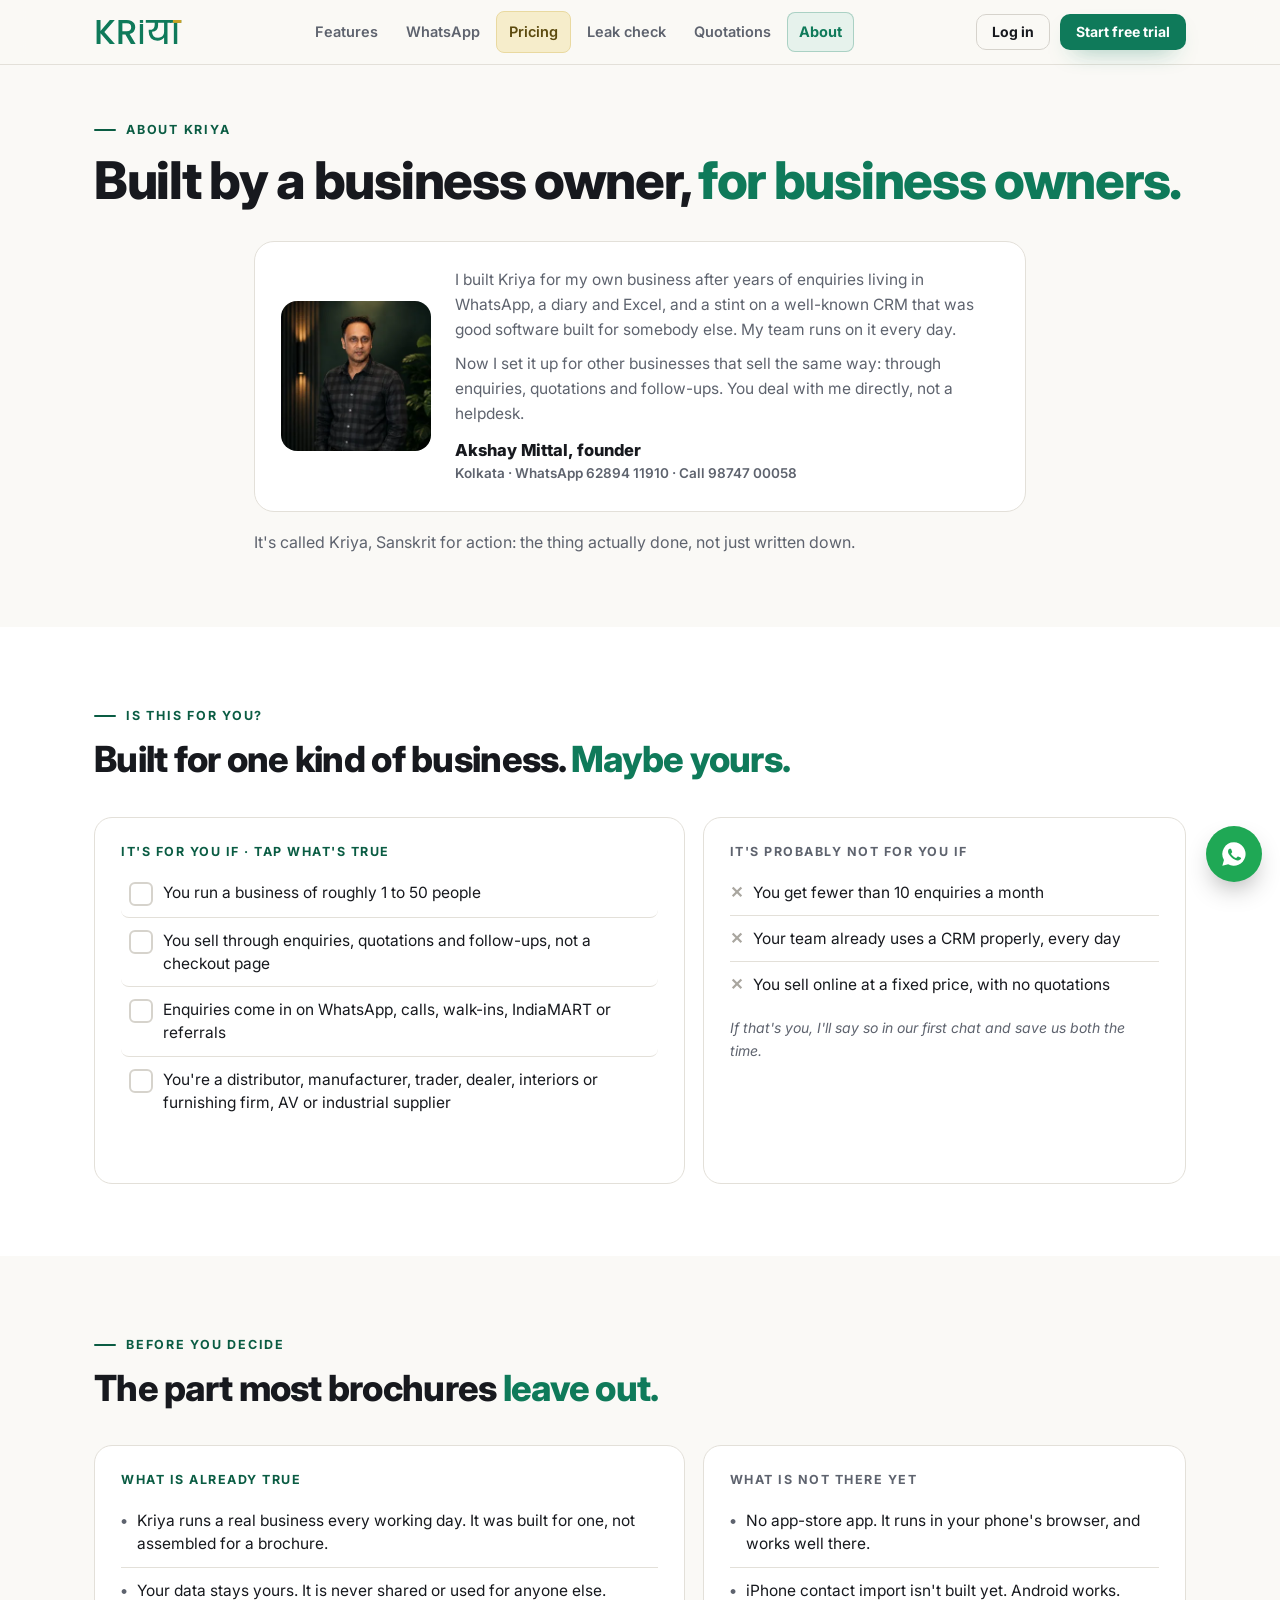
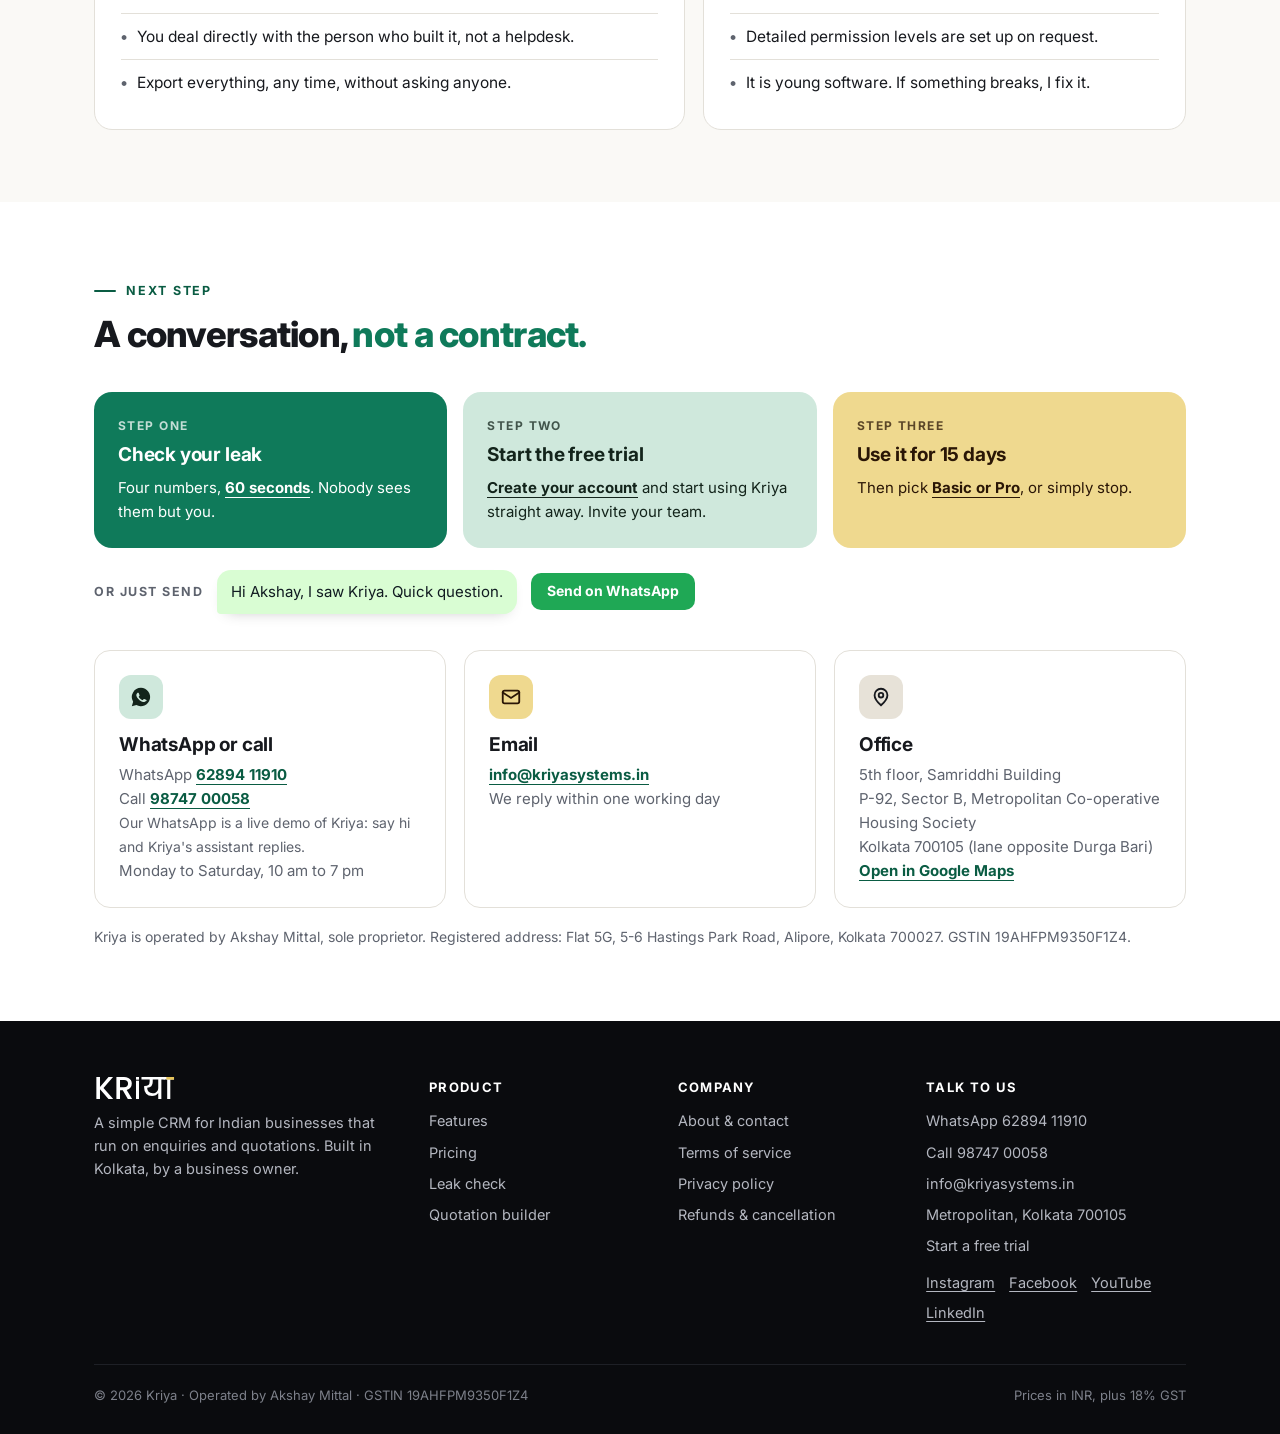
==== commit ae3a1f4f: "Highlight active menu item Co-Authored-By: Claude Opus 5.5 <noreply@anthropic.com>" ====
--- a/about.html
+++ b/about.html
@@ -12,7 +12,7 @@
 <link rel="icon" href="media/favicon.svg?v=2" type="image/svg+xml"><link rel="alternate icon" href="favicon.ico?v=2" sizes="48x48"><link rel="apple-touch-icon" href="media/apple-touch-icon.png?v=2">
 <link rel="preconnect" href="https://fonts.googleapis.com"><link rel="preconnect" href="https://fonts.gstatic.com" crossorigin>
 <link href="https://fonts.googleapis.com/css2?family=Anton&family=Inter:wght@400;500;600;700;800&display=swap" rel="stylesheet">
-<link rel="stylesheet" href="css/site.css?v=1792865575"><link rel="stylesheet" href="css/interact.css?v=1792865575">
+<link rel="stylesheet" href="css/site.css?v=1792866384"><link rel="stylesheet" href="css/interact.css?v=1792866384">
 
 <script>!function(f,b,e,v,n,t,s){if(f.fbq)return;n=f.fbq=function(){n.callMethod?n.callMethod.apply(n,arguments):n.queue.push(arguments)};if(!f._fbq)f._fbq=n;n.push=n;n.loaded=!0;n.version='2.0';n.queue=[];t=b.createElement(e);t.async=!0;t.src=v;s=b.getElementsByTagName(e)[0];s.parentNode.insertBefore(t,s)}(window,document,'script','https://connect.facebook.net/en_US/fbevents.js');fbq('init','2253510351856304');fbq('track','PageView');</script>
 <noscript><img height="1" width="1" style="display:none" alt="" src="https://www.facebook.com/tr?id=2253510351856304&ev=PageView&noscript=1"></noscript>
@@ -123,6 +123,6 @@
   <div class="ftr-bot"><span>© 2026 Kriya · Operated by Akshay Mittal · GSTIN 19AHFPM9350F1Z4</span><span>Prices in INR, plus 18% GST</span></div>
 </div></footer>
 <a class="wa-float" href="https://wa.me/916289411910?text=Hi%20Akshay%2C%20I%20saw%20Kriya.%20Quick%20question." target="_blank" rel="noopener" aria-label="Chat on WhatsApp"><svg viewBox="0 0 24 24" fill="currentColor" aria-hidden="true"><path d="M12 2a10 10 0 0 0-8.6 15.1L2 22l5-1.3A10 10 0 1 0 12 2zm5.5 14.2c-.2.6-1.3 1.2-1.8 1.3-.5.1-1 .1-1.6-.1-.4-.1-.9-.3-1.5-.6-2.7-1.2-4.4-3.9-4.6-4.1-.1-.2-1.1-1.4-1.1-2.7s.7-1.9.9-2.2c.2-.3.5-.3.7-.3h.5c.2 0 .4 0 .6.5l.8 2c.1.2.1.4 0 .5l-.3.5-.4.4c-.1.1-.3.3-.1.6.2.3.7 1.2 1.6 2 1.1 1 2 1.3 2.3 1.4.3.1.5.1.6-.1l.9-1c.2-.3.4-.2.6-.1l1.9.9c.3.1.5.2.5.3.1.1.1.7-.1 1.3z"/></svg></a>
-<script src="js/interact.js?v=1792865575" defer></script><script src="js/site.js?v=1792865575" defer></script>
+<script src="js/interact.js?v=1792866384" defer></script><script src="js/site.js?v=1792866384" defer></script>
 </body>
 </html>
--- a/css/site.css
+++ b/css/site.css
@@ -75,7 +75,7 @@
 .nav{display:flex;align-items:center;gap:4px}
 .nav a{white-space:nowrap;font-size:14.5px;font-weight:600;color:var(--grey);padding:8px 12px;border-radius:8px;transition:color .2s,background .2s}
 .nav a:hover{color:var(--txt);background:rgba(23,25,30,.05)}
-.nav a.on{color:var(--txt)}
+.nav a.on{color:#0F7A5A;background:#E6F2EC;box-shadow:inset 0 0 0 1px rgba(15,122,90,.28);font-weight:700}
 .hdr-cta{display:flex;align-items:center;gap:10px}
 .menu-btn{display:none;width:42px;height:42px;border-radius:10px;border:1px solid var(--line2);background:#fff;cursor:pointer;align-items:center;justify-content:center}
 .menu-btn span,.menu-btn span::before,.menu-btn span::after{display:block;width:18px;height:2px;background:var(--txt);border-radius:2px;position:relative;transition:transform .25s,background .25s}
@@ -344,7 +344,8 @@
 .btn-gold{background:var(--gold);color:#1C1606;box-shadow:0 10px 24px -14px rgba(201,162,39,.95)}
 .btn-gold:hover{background:#D9B23A}
 .nav a.nav-price{color:#5C4A0E;background:#F6EDCB;border:1px solid #E9D9A0}
-.nav a.nav-price:hover,.nav a.nav-price.on{background:#F0E2B0;color:#3D3106}
+.nav a.nav-price:hover{background:#F0E2B0;color:#3D3106}
+.nav a.nav-price.on{background:#F0E2B0;color:#3D3106;box-shadow:inset 0 0 0 2px #C9A227;font-weight:700}
 .hdr-price{display:none}
 @media(max-width:1100px){.hdr-price{display:inline-flex}}
 @media(max-width:420px){.hdr-cta .hdr-price{padding:9px 11px;font-size:13.5px}.hdr-cta{gap:6px}}
@@ -426,3 +427,6 @@
 .vid60 video{display:block;width:100%;height:auto}
 .vid60 .vid-port{display:none}
 @media (max-width:700px){.vid60{max-width:380px}.vid60 .vid-land{display:none}.vid60 .vid-port{display:block}}
+
+.wa-points{list-style:none;padding:0;margin:16px 0 0;display:grid;gap:10px;font-size:15.5px}
+.wa-points li{background:rgba(255,255,255,.6);border:1px solid rgba(15,122,90,.15);border-radius:12px;padding:10px 14px}
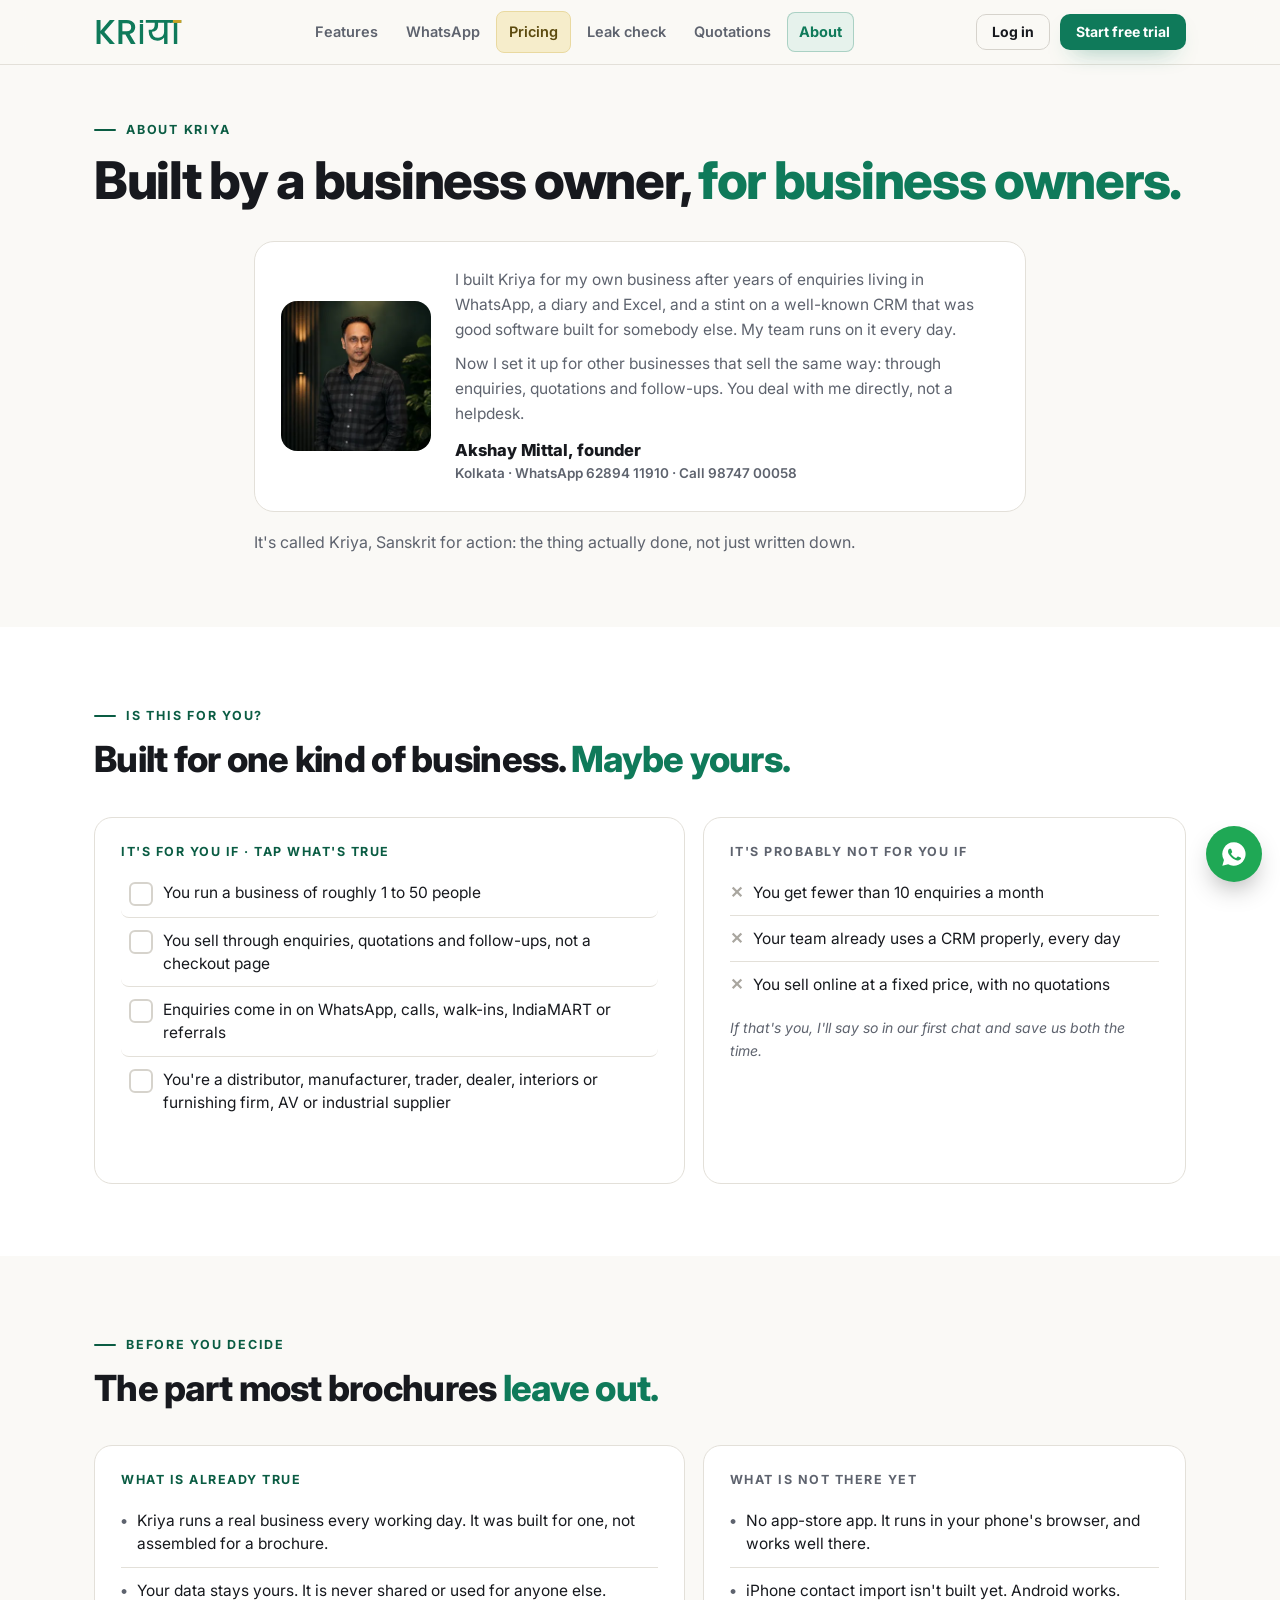
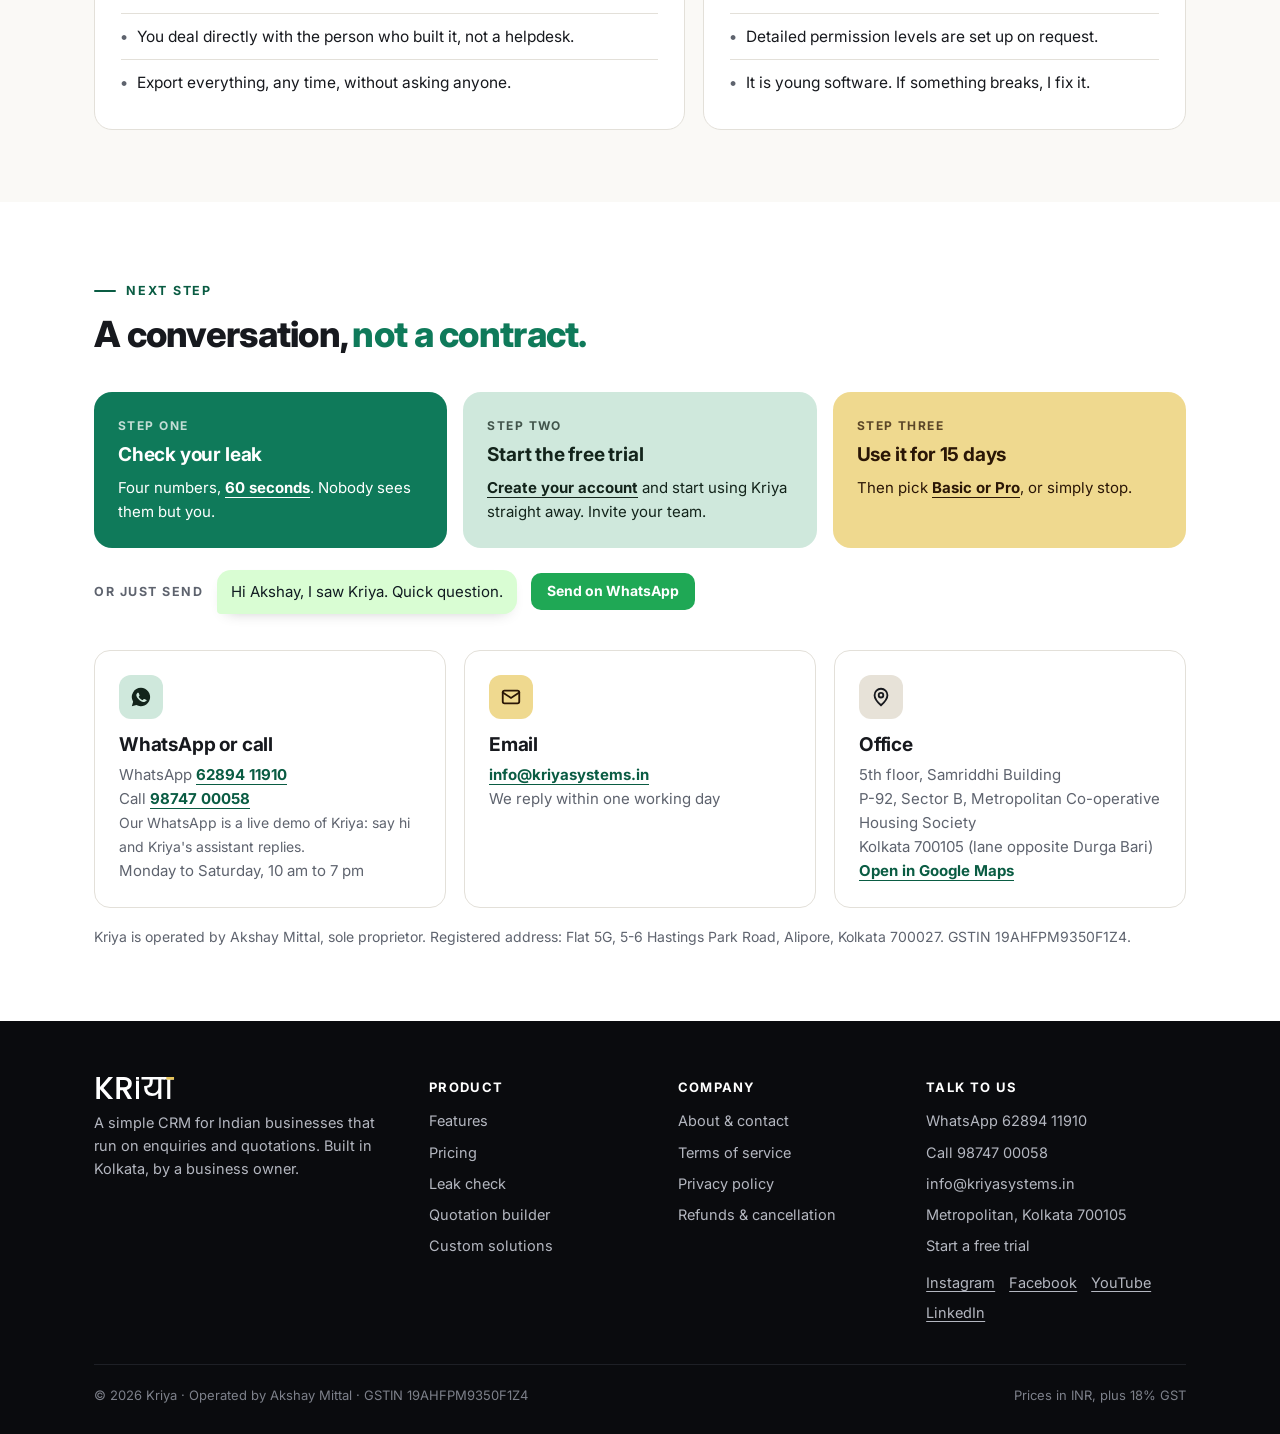
==== commit 5c3b211c: "Add Custom solutions page and footer link Co-Authored-By: Claude Opus 5.5 <noreply@anthropic.com>" ====
--- a/about.html
+++ b/about.html
@@ -12,7 +12,7 @@
 <link rel="icon" href="media/favicon.svg?v=2" type="image/svg+xml"><link rel="alternate icon" href="favicon.ico?v=2" sizes="48x48"><link rel="apple-touch-icon" href="media/apple-touch-icon.png?v=2">
 <link rel="preconnect" href="https://fonts.googleapis.com"><link rel="preconnect" href="https://fonts.gstatic.com" crossorigin>
 <link href="https://fonts.googleapis.com/css2?family=Anton&family=Inter:wght@400;500;600;700;800&display=swap" rel="stylesheet">
-<link rel="stylesheet" href="css/site.css?v=1792866384"><link rel="stylesheet" href="css/interact.css?v=1792866384">
+<link rel="stylesheet" href="css/site.css?v=1793718046"><link rel="stylesheet" href="css/interact.css?v=1793718046">
 
 <script>!function(f,b,e,v,n,t,s){if(f.fbq)return;n=f.fbq=function(){n.callMethod?n.callMethod.apply(n,arguments):n.queue.push(arguments)};if(!f._fbq)f._fbq=n;n.push=n;n.loaded=!0;n.version='2.0';n.queue=[];t=b.createElement(e);t.async=!0;t.src=v;s=b.getElementsByTagName(e)[0];s.parentNode.insertBefore(t,s)}(window,document,'script','https://connect.facebook.net/en_US/fbevents.js');fbq('init','2253510351856304');fbq('track','PageView');</script>
 <noscript><img height="1" width="1" style="display:none" alt="" src="https://www.facebook.com/tr?id=2253510351856304&ev=PageView&noscript=1"></noscript>
@@ -115,7 +115,7 @@
   <div class="ftr-grid">
     <div><a class="brand" href="index.html" aria-label="Kriya"><svg xmlns="http://www.w3.org/2000/svg" viewBox="0 0 2709 740" width="2709" height="740"><path d="M487.6546762589928 740.0 201.23741007194246 408.86330935251794V740.0H79.85611510791367V0.0H201.23741007194246V337.5251798561151L488.7194244604317 0.0H640.9784172661871L319.42446043165467 370.53237410071944L646.3021582733813 740.0Z" fill="#FFFFFF"/><path d="M1138.2158273381297 740.0 967.8561151079136 444.0H875.2230215827338V740.0H753.841726618705V0.0H1009.3812949640288Q1094.5611510791368 0.0 1153.6546762589928 29.81294964028774Q1212.7482014388488 59.62589928057548 1242.0287769784172 109.66906474820138Q1271.3093525179856 159.71223021582728 1271.3093525179856 221.4676258992805Q1271.3093525179856 293.8705035971223 1229.2517985611512 352.9640287769784Q1187.1942446043167 412.0575539568345 1099.884892086331 433.3525179856115L1283.021582733813 740.0ZM875.2230215827338 347.1079136690647H1009.3812949640288Q1077.525179856115 347.1079136690647 1112.1294964028775 313.03597122302153Q1146.7338129496402 278.9640287769784 1146.7338129496402 221.4676258992805Q1146.7338129496402 163.97122302158266 1112.6618705035971 131.4964028776978Q1078.589928057554 99.02158273381292 1009.3812949640288 99.02158273381292H875.2230215827338Z" fill="#FFFFFF"/><path d="M1514.423021582734 124.0V740.0H1413.381294964029V124.0Z" fill="#FFFFFF"/><path d="M2387.897841726619 88H2265.897841726619V740H2160.897841726619V540Q2130.897841726619 584 2077.897841726619 610.5Q2024.897841726619 637 1951.897841726619 637Q1824.897841726619 637 1755.397841726619 561.0Q1685.897841726619 485 1685.897841726619 355Q1685.897841726619 329 1688.897841726619 304H1701.897841726619Q1787.897841726619 304 1829.897841726619 267.5Q1871.897841726619 231 1871.897841726619 150V88H1596.897841726619V0H2387.897841726619ZM2160.897841726619 88H1975.897841726619V168Q1975.897841726619 350 1788.897841726619 361V365Q1788.897841726619 449 1837.897841726619 499.0Q1886.897841726619 549 1973.897841726619 549Q2026.897841726619 549 2069.897841726619 526.0Q2112.897841726619 503 2136.897841726619 462.0Q2160.897841726619 421 2160.897841726619 369Z" fill="#FFFFFF"/><path d="M2461.897841726619 740V88H2339.897841726619V0H2688.897841726619V88H2566.897841726619V740Z" fill="#FFFFFF"/><rect x="2432.9" y="0" width="260.0" height="90" fill="#E6C45A"/><rect x="1413.4" y="0.0" width="101.0" height="90" fill="#FFFFFF"/></svg></a>
       <p>A simple CRM for Indian businesses that run on enquiries and quotations. Built in Kolkata, by a business owner.</p></div>
-    <div><h4>Product</h4><ul><li><a href="features.html">Features</a></li><li><a href="pricing.html">Pricing</a></li><li><a href="leak-check.html">Leak check</a></li><li><a href="quotation-builder.html">Quotation builder</a></li></ul></div>
+    <div><h4>Product</h4><ul><li><a href="features.html">Features</a></li><li><a href="pricing.html">Pricing</a></li><li><a href="leak-check.html">Leak check</a></li><li><a href="quotation-builder.html">Quotation builder</a></li><li><a href="custom.html">Custom solutions</a></li></ul></div>
     <div><h4>Company</h4><ul><li><a href="about.html">About &amp; contact</a></li><li><a href="terms.html">Terms of service</a></li><li><a href="privacy.html">Privacy policy</a></li><li><a href="refunds.html">Refunds &amp; cancellation</a></li></ul></div>
     <div><h4>Talk to us</h4><ul><li><a href="https://wa.me/916289411910?text=Hi%20Akshay%2C%20I%20saw%20Kriya.%20Quick%20question." target="_blank" rel="noopener">WhatsApp 62894 11910</a></li><li><a href="tel:+919874700058">Call 98747 00058</a></li><li><a href="mailto:info@kriyasystems.in">info@kriyasystems.in</a></li><li><a href="https://maps.app.goo.gl/K7Q7RPpEMNNqTarj6" target="_blank" rel="noopener">Metropolitan, Kolkata 700105</a></li><li><a href="start.html">Start a free trial</a></li></ul>
       <div class="ftr-soc"><a href="https://www.instagram.com/kriya.systems/" target="_blank" rel="noopener">Instagram</a><a href="https://www.facebook.com/kriya.systems/" target="_blank" rel="noopener">Facebook</a><a href="https://www.youtube.com/@KriyaSystems" target="_blank" rel="noopener">YouTube</a><a href="https://www.linkedin.com/in/akshay-mittal-7527051a2/" target="_blank" rel="noopener">LinkedIn</a></div></div>
@@ -123,6 +123,6 @@
   <div class="ftr-bot"><span>© 2026 Kriya · Operated by Akshay Mittal · GSTIN 19AHFPM9350F1Z4</span><span>Prices in INR, plus 18% GST</span></div>
 </div></footer>
 <a class="wa-float" href="https://wa.me/916289411910?text=Hi%20Akshay%2C%20I%20saw%20Kriya.%20Quick%20question." target="_blank" rel="noopener" aria-label="Chat on WhatsApp"><svg viewBox="0 0 24 24" fill="currentColor" aria-hidden="true"><path d="M12 2a10 10 0 0 0-8.6 15.1L2 22l5-1.3A10 10 0 1 0 12 2zm5.5 14.2c-.2.6-1.3 1.2-1.8 1.3-.5.1-1 .1-1.6-.1-.4-.1-.9-.3-1.5-.6-2.7-1.2-4.4-3.9-4.6-4.1-.1-.2-1.1-1.4-1.1-2.7s.7-1.9.9-2.2c.2-.3.5-.3.7-.3h.5c.2 0 .4 0 .6.5l.8 2c.1.2.1.4 0 .5l-.3.5-.4.4c-.1.1-.3.3-.1.6.2.3.7 1.2 1.6 2 1.1 1 2 1.3 2.3 1.4.3.1.5.1.6-.1l.9-1c.2-.3.4-.2.6-.1l1.9.9c.3.1.5.2.5.3.1.1.1.7-.1 1.3z"/></svg></a>
-<script src="js/interact.js?v=1792866384" defer></script><script src="js/site.js?v=1792866384" defer></script>
+<script src="js/interact.js?v=1793718046" defer></script><script src="js/site.js?v=1793718046" defer></script>
 </body>
 </html>
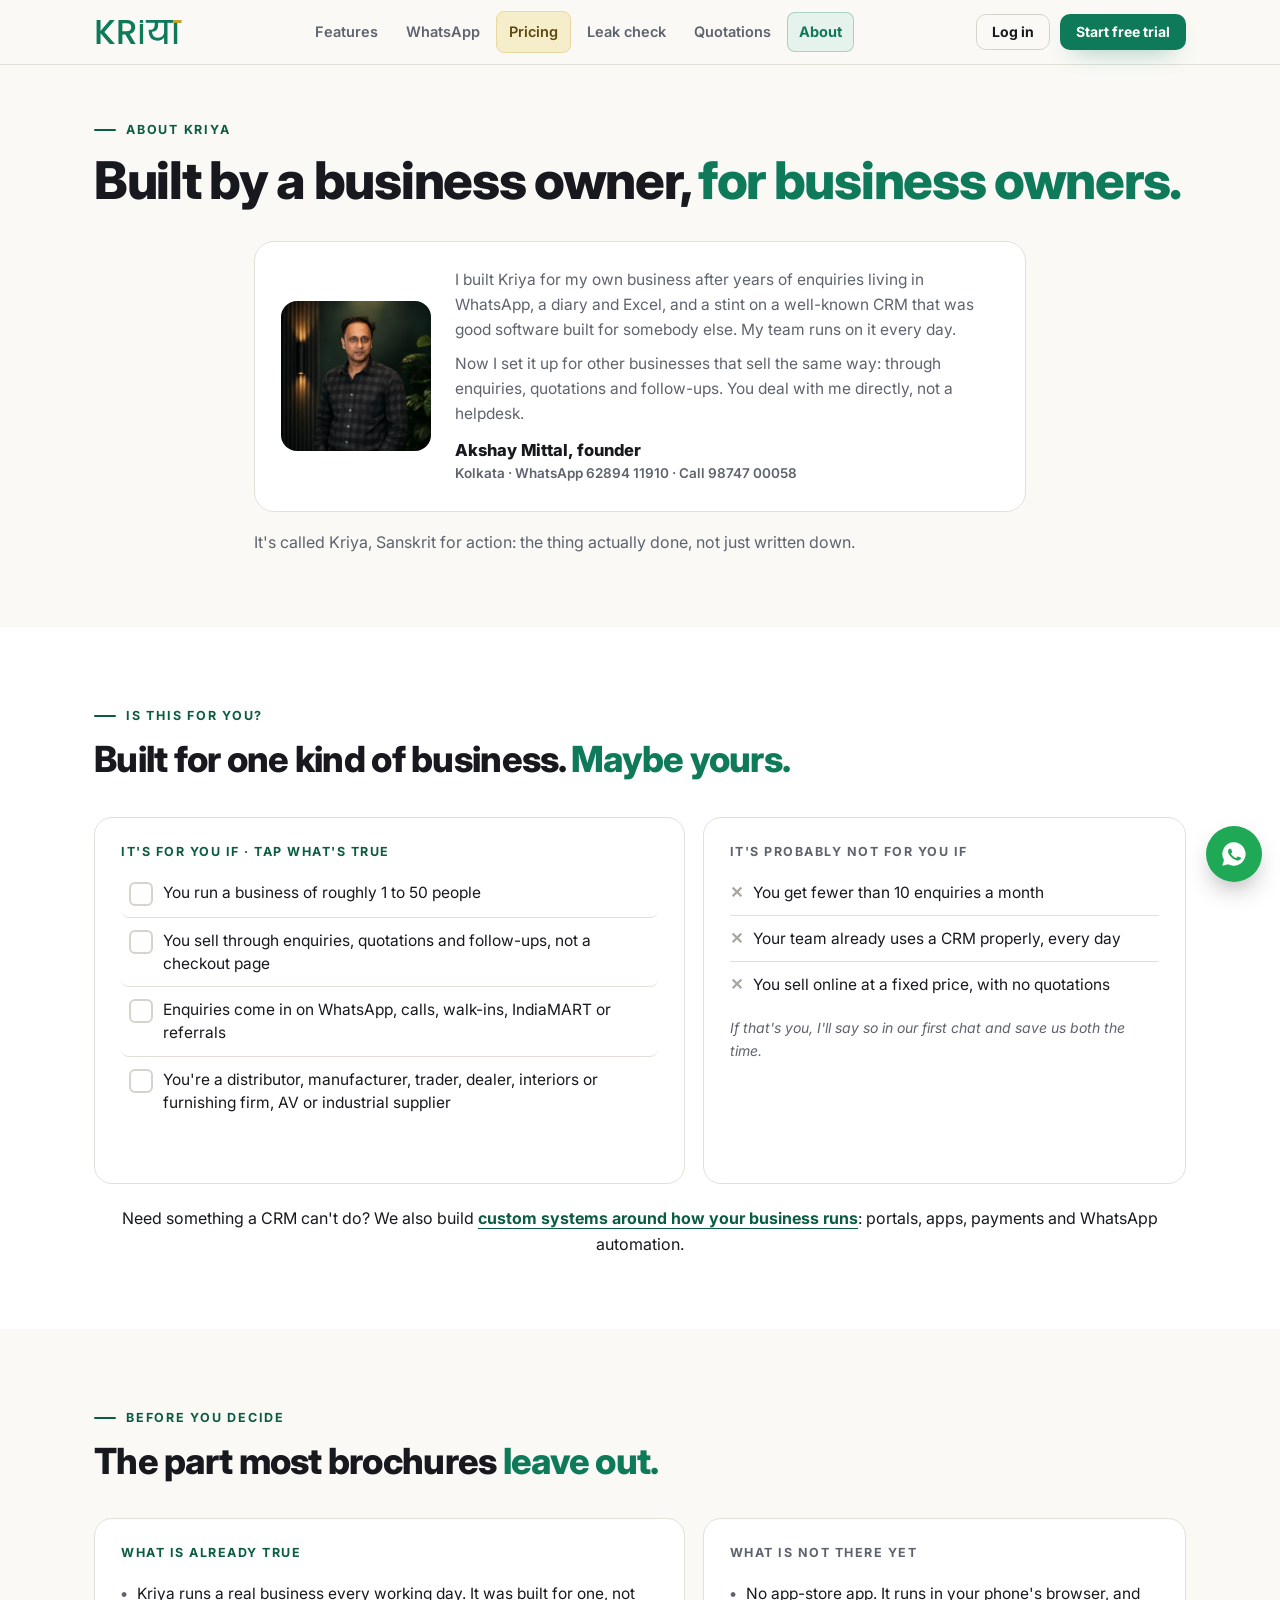
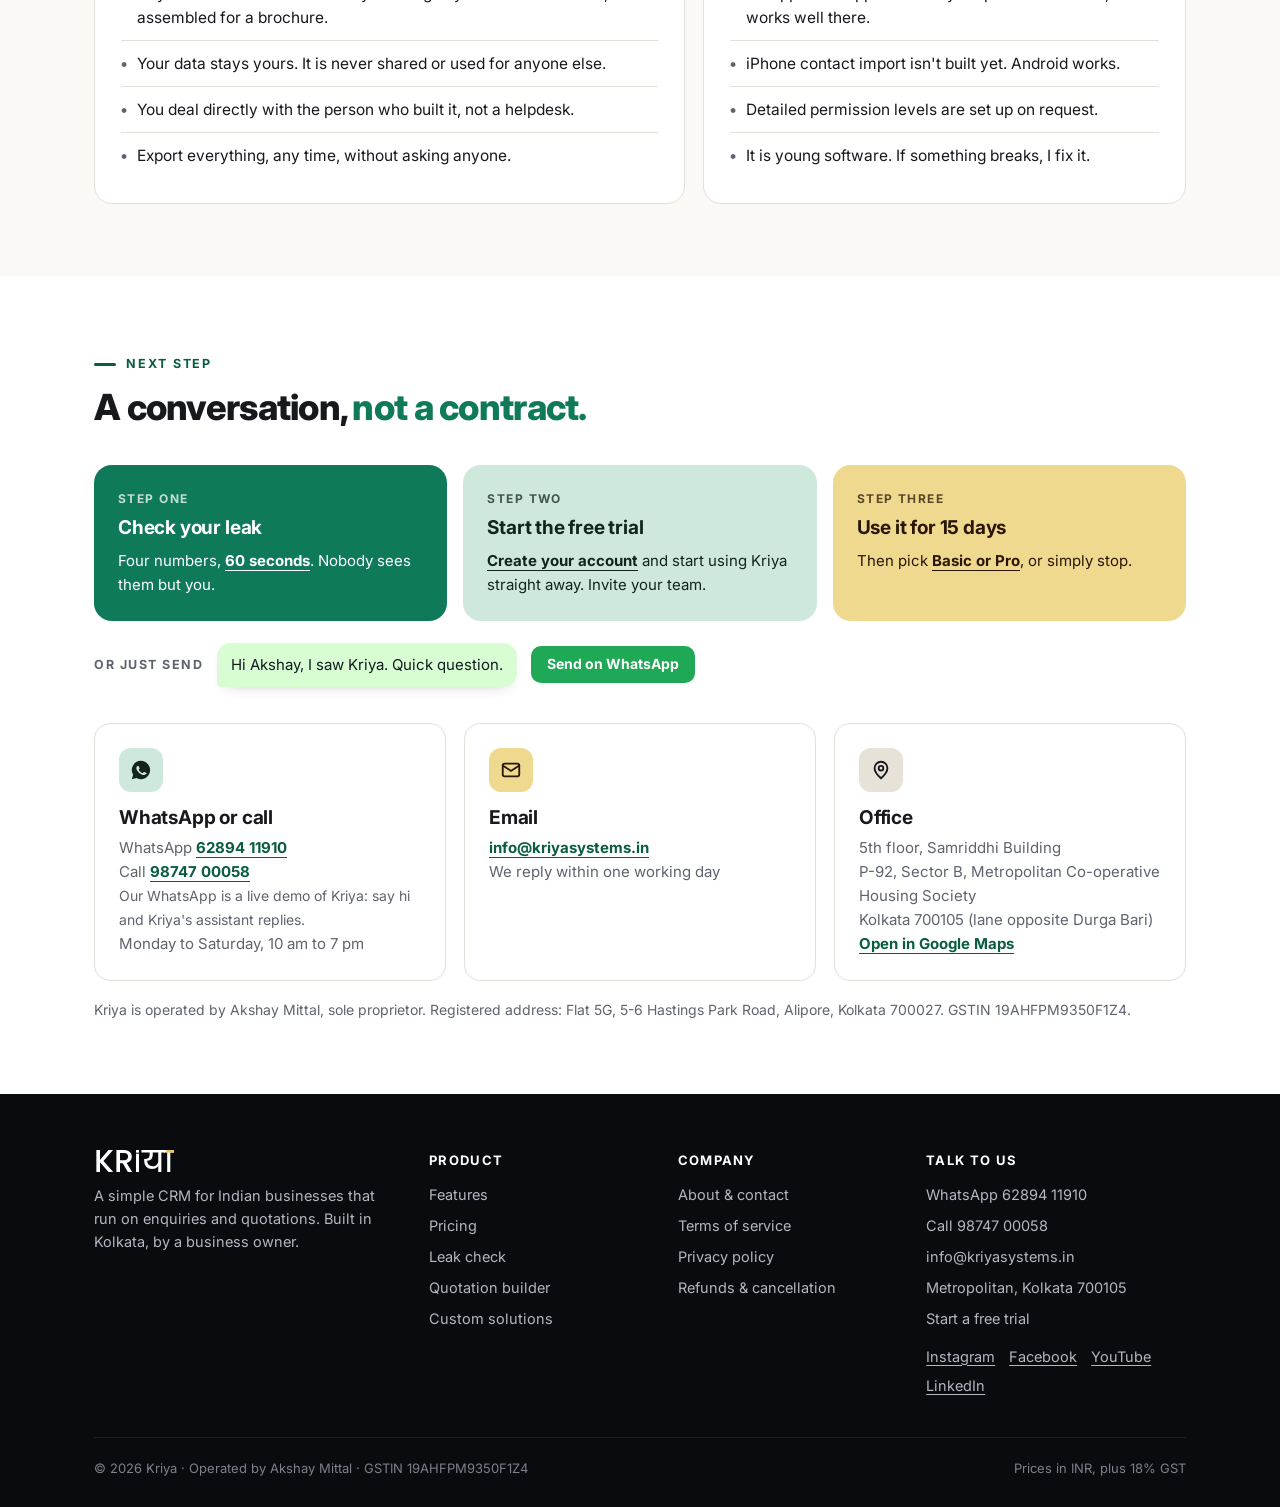
==== commit 3c1b3338: "Link Custom solutions from About page Co-Authored-By: Claude Opus 5.5 <noreply@anthropic.com>" ====
--- a/about.html
+++ b/about.html
@@ -12,7 +12,7 @@
 <link rel="icon" href="media/favicon.svg?v=2" type="image/svg+xml"><link rel="alternate icon" href="favicon.ico?v=2" sizes="48x48"><link rel="apple-touch-icon" href="media/apple-touch-icon.png?v=2">
 <link rel="preconnect" href="https://fonts.googleapis.com"><link rel="preconnect" href="https://fonts.gstatic.com" crossorigin>
 <link href="https://fonts.googleapis.com/css2?family=Anton&family=Inter:wght@400;500;600;700;800&display=swap" rel="stylesheet">
-<link rel="stylesheet" href="css/site.css?v=1793718046"><link rel="stylesheet" href="css/interact.css?v=1793718046">
+<link rel="stylesheet" href="css/site.css?v=1793718236"><link rel="stylesheet" href="css/interact.css?v=1793718236">
 
 <script>!function(f,b,e,v,n,t,s){if(f.fbq)return;n=f.fbq=function(){n.callMethod?n.callMethod.apply(n,arguments):n.queue.push(arguments)};if(!f._fbq)f._fbq=n;n.push=n;n.loaded=!0;n.version='2.0';n.queue=[];t=b.createElement(e);t.async=!0;t.src=v;s=b.getElementsByTagName(e)[0];s.parentNode.insertBefore(t,s)}(window,document,'script','https://connect.facebook.net/en_US/fbevents.js');fbq('init','2253510351856304');fbq('track','PageView');</script>
 <noscript><img height="1" width="1" style="display:none" alt="" src="https://www.facebook.com/tr?id=2253510351856304&ev=PageView&noscript=1"></noscript>
@@ -63,6 +63,7 @@
         <li>You sell online at a fixed price, with no quotations</li>
       </ul><p class="note">If that's you, I'll say so in our first chat and save us both the time.</p></div>
     </div>
+    <p class="rv" style="margin-top:22px;text-align:center">Need something a CRM can't do? We also build <a class="txt-link" href="custom.html">custom systems around how your business runs</a>: portals, apps, payments and WhatsApp automation.</p>
   </div>
 </section>
 
@@ -123,6 +124,6 @@
   <div class="ftr-bot"><span>© 2026 Kriya · Operated by Akshay Mittal · GSTIN 19AHFPM9350F1Z4</span><span>Prices in INR, plus 18% GST</span></div>
 </div></footer>
 <a class="wa-float" href="https://wa.me/916289411910?text=Hi%20Akshay%2C%20I%20saw%20Kriya.%20Quick%20question." target="_blank" rel="noopener" aria-label="Chat on WhatsApp"><svg viewBox="0 0 24 24" fill="currentColor" aria-hidden="true"><path d="M12 2a10 10 0 0 0-8.6 15.1L2 22l5-1.3A10 10 0 1 0 12 2zm5.5 14.2c-.2.6-1.3 1.2-1.8 1.3-.5.1-1 .1-1.6-.1-.4-.1-.9-.3-1.5-.6-2.7-1.2-4.4-3.9-4.6-4.1-.1-.2-1.1-1.4-1.1-2.7s.7-1.9.9-2.2c.2-.3.5-.3.7-.3h.5c.2 0 .4 0 .6.5l.8 2c.1.2.1.4 0 .5l-.3.5-.4.4c-.1.1-.3.3-.1.6.2.3.7 1.2 1.6 2 1.1 1 2 1.3 2.3 1.4.3.1.5.1.6-.1l.9-1c.2-.3.4-.2.6-.1l1.9.9c.3.1.5.2.5.3.1.1.1.7-.1 1.3z"/></svg></a>
-<script src="js/interact.js?v=1793718046" defer></script><script src="js/site.js?v=1793718046" defer></script>
+<script src="js/interact.js?v=1793718236" defer></script><script src="js/site.js?v=1793718236" defer></script>
 </body>
 </html>
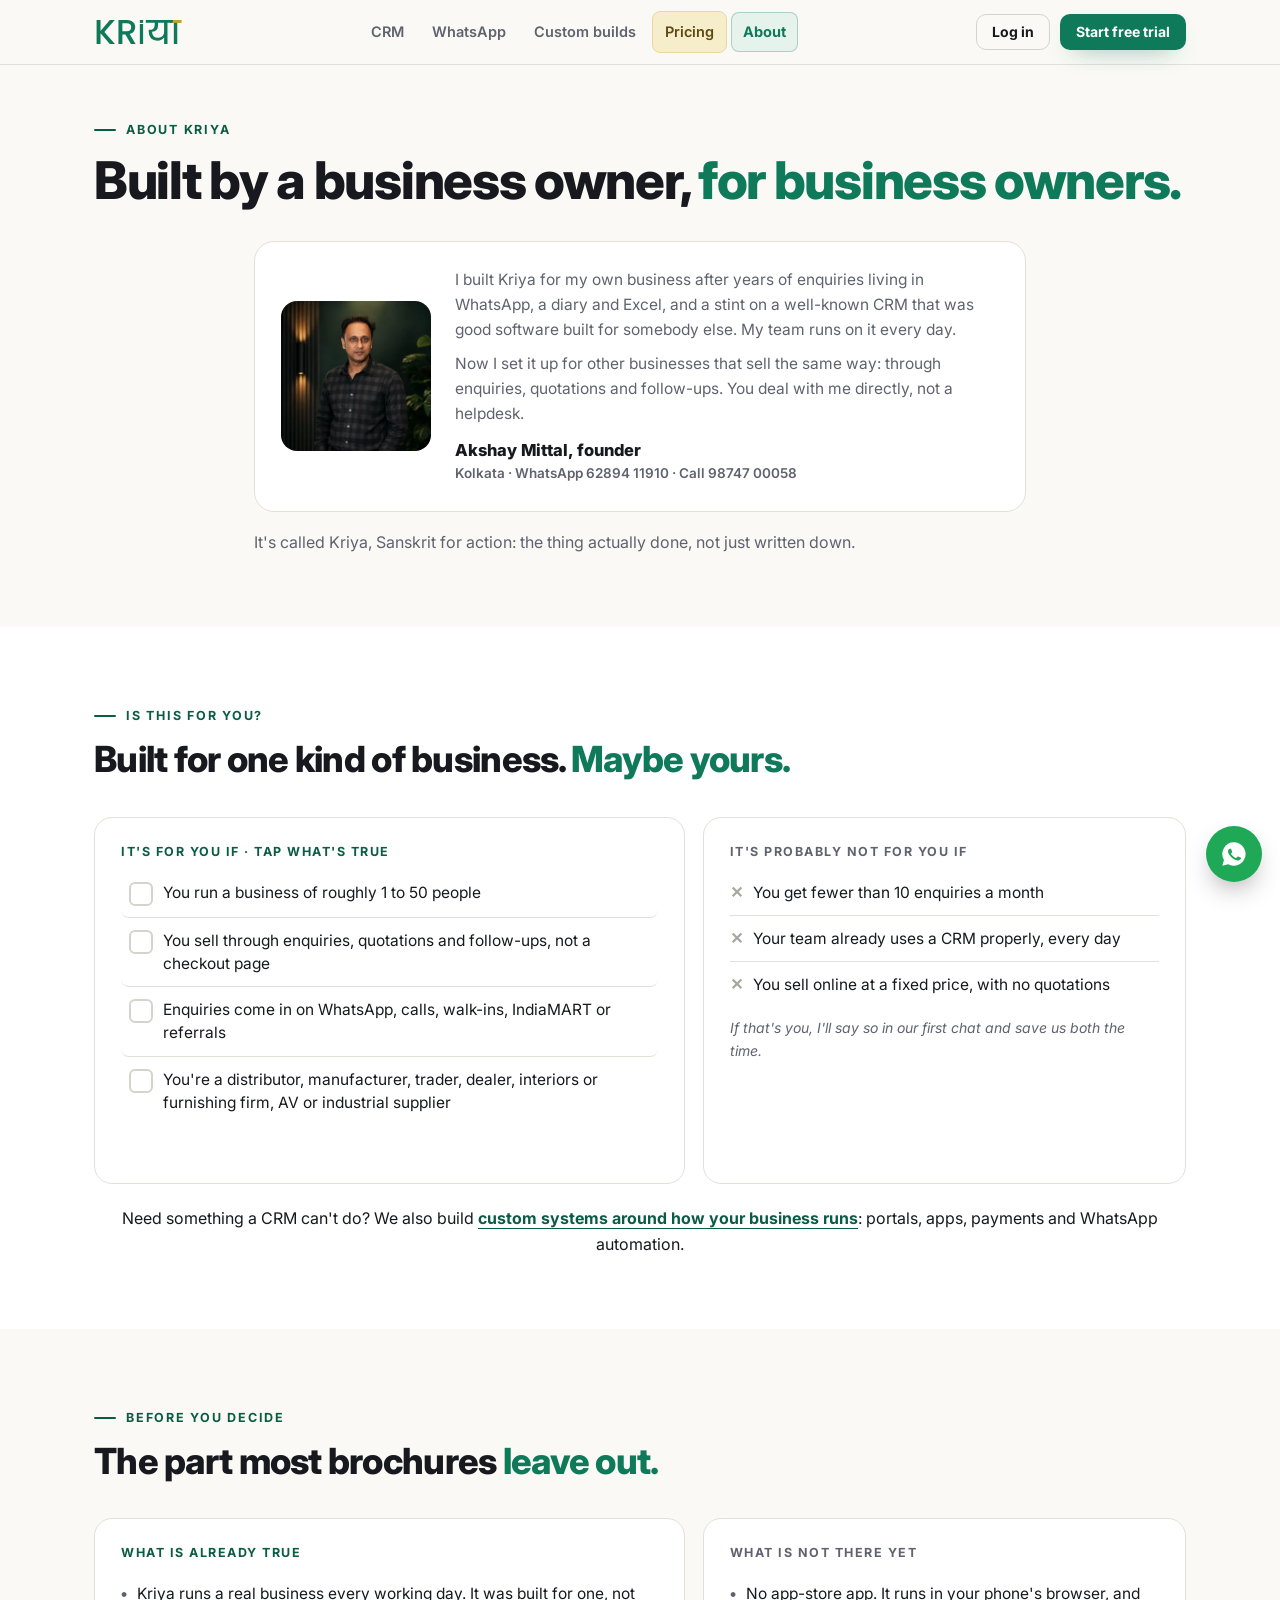
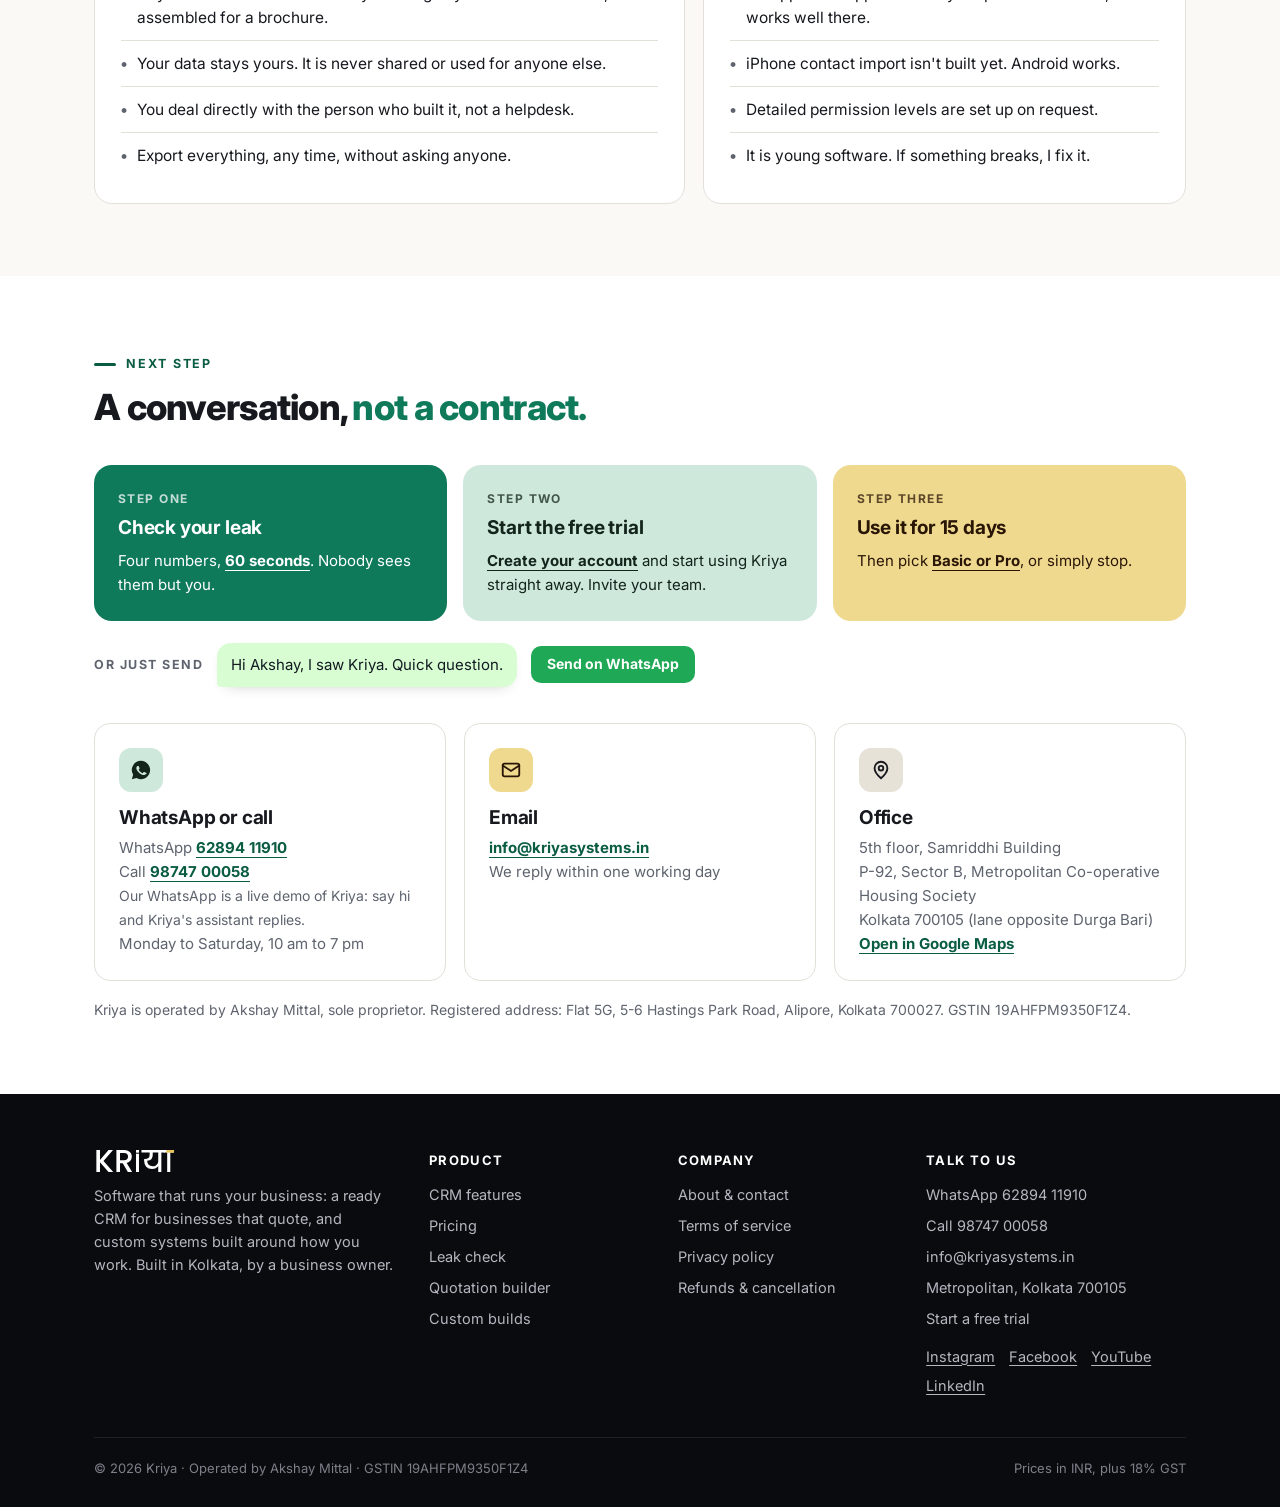
==== commit adf12311: "Revamp: Kriya Systems as CRM + custom builds (menu, hero, built strip, pricing column, custom page) " ====
--- a/about.html
+++ b/about.html
@@ -12,14 +12,14 @@
 <link rel="icon" href="media/favicon.svg?v=2" type="image/svg+xml"><link rel="alternate icon" href="favicon.ico?v=2" sizes="48x48"><link rel="apple-touch-icon" href="media/apple-touch-icon.png?v=2">
 <link rel="preconnect" href="https://fonts.googleapis.com"><link rel="preconnect" href="https://fonts.gstatic.com" crossorigin>
 <link href="https://fonts.googleapis.com/css2?family=Anton&family=Inter:wght@400;500;600;700;800&display=swap" rel="stylesheet">
-<link rel="stylesheet" href="css/site.css?v=1793718236"><link rel="stylesheet" href="css/interact.css?v=1793718236">
+<link rel="stylesheet" href="css/site.css?v=1793726427"><link rel="stylesheet" href="css/interact.css?v=1793726427">
 
 <script>!function(f,b,e,v,n,t,s){if(f.fbq)return;n=f.fbq=function(){n.callMethod?n.callMethod.apply(n,arguments):n.queue.push(arguments)};if(!f._fbq)f._fbq=n;n.push=n;n.loaded=!0;n.version='2.0';n.queue=[];t=b.createElement(e);t.async=!0;t.src=v;s=b.getElementsByTagName(e)[0];s.parentNode.insertBefore(t,s)}(window,document,'script','https://connect.facebook.net/en_US/fbevents.js');fbq('init','2253510351856304');fbq('track','PageView');</script>
 <noscript><img height="1" width="1" style="display:none" alt="" src="https://www.facebook.com/tr?id=2253510351856304&ev=PageView&noscript=1"></noscript>
 </head>
 <body><header class="hdr"><div class="wrap">
   <a class="brand" href="index.html" aria-label="Kriya home"><svg xmlns="http://www.w3.org/2000/svg" viewBox="0 0 2709 740" width="2709" height="740"><path d="M487.6546762589928 740.0 201.23741007194246 408.86330935251794V740.0H79.85611510791367V0.0H201.23741007194246V337.5251798561151L488.7194244604317 0.0H640.9784172661871L319.42446043165467 370.53237410071944L646.3021582733813 740.0Z" fill="#0F7A5A"/><path d="M1138.2158273381297 740.0 967.8561151079136 444.0H875.2230215827338V740.0H753.841726618705V0.0H1009.3812949640288Q1094.5611510791368 0.0 1153.6546762589928 29.81294964028774Q1212.7482014388488 59.62589928057548 1242.0287769784172 109.66906474820138Q1271.3093525179856 159.71223021582728 1271.3093525179856 221.4676258992805Q1271.3093525179856 293.8705035971223 1229.2517985611512 352.9640287769784Q1187.1942446043167 412.0575539568345 1099.884892086331 433.3525179856115L1283.021582733813 740.0ZM875.2230215827338 347.1079136690647H1009.3812949640288Q1077.525179856115 347.1079136690647 1112.1294964028775 313.03597122302153Q1146.7338129496402 278.9640287769784 1146.7338129496402 221.4676258992805Q1146.7338129496402 163.97122302158266 1112.6618705035971 131.4964028776978Q1078.589928057554 99.02158273381292 1009.3812949640288 99.02158273381292H875.2230215827338Z" fill="#0F7A5A"/><path d="M1514.423021582734 124.0V740.0H1413.381294964029V124.0Z" fill="#0F7A5A"/><path d="M2387.897841726619 88H2265.897841726619V740H2160.897841726619V540Q2130.897841726619 584 2077.897841726619 610.5Q2024.897841726619 637 1951.897841726619 637Q1824.897841726619 637 1755.397841726619 561.0Q1685.897841726619 485 1685.897841726619 355Q1685.897841726619 329 1688.897841726619 304H1701.897841726619Q1787.897841726619 304 1829.897841726619 267.5Q1871.897841726619 231 1871.897841726619 150V88H1596.897841726619V0H2387.897841726619ZM2160.897841726619 88H1975.897841726619V168Q1975.897841726619 350 1788.897841726619 361V365Q1788.897841726619 449 1837.897841726619 499.0Q1886.897841726619 549 1973.897841726619 549Q2026.897841726619 549 2069.897841726619 526.0Q2112.897841726619 503 2136.897841726619 462.0Q2160.897841726619 421 2160.897841726619 369Z" fill="#0F7A5A"/><path d="M2461.897841726619 740V88H2339.897841726619V0H2688.897841726619V88H2566.897841726619V740Z" fill="#0F7A5A"/><rect x="2432.9" y="0" width="260.0" height="90" fill="#C9A227"/><rect x="1413.4" y="0.0" width="101.0" height="90" fill="#0F7A5A"/></svg></a>
-  <nav class="nav" aria-label="Main"><a href="features.html" class="">Features</a><a href="whatsapp.html" class="">WhatsApp</a><a href="pricing.html" class="nav-price ">Pricing</a><a href="leak-check.html" class="">Leak check</a><a href="quotation-builder.html" class="">Quotations</a><a href="about.html" class="on" aria-current=page>About</a><a class="nav-login" href="https://app.kriyasystems.in/">Log in</a></nav>
+  <nav class="nav" aria-label="Main"><a href="features.html" class="">CRM</a><a href="whatsapp.html" class="">WhatsApp</a><a href="custom.html" class="">Custom builds</a><a href="pricing.html" class="nav-price ">Pricing</a><a href="about.html" class="on" aria-current=page>About</a><a class="nav-login" href="https://app.kriyasystems.in/">Log in</a></nav>
   <div class="hdr-cta"><a class="btn btn-gold btn-sm hdr-price" href="pricing.html">Pricing</a><a class="btn btn-line btn-sm hdr-login" href="https://app.kriyasystems.in/">Log in</a><a class="btn btn-red btn-sm" href="start.html">Start free trial</a>
   <button class="menu-btn" type="button" aria-label="Menu" aria-expanded="false"><span></span></button></div>
 </div></header>
@@ -115,8 +115,8 @@
 <footer class="ftr"><div class="wrap">
   <div class="ftr-grid">
     <div><a class="brand" href="index.html" aria-label="Kriya"><svg xmlns="http://www.w3.org/2000/svg" viewBox="0 0 2709 740" width="2709" height="740"><path d="M487.6546762589928 740.0 201.23741007194246 408.86330935251794V740.0H79.85611510791367V0.0H201.23741007194246V337.5251798561151L488.7194244604317 0.0H640.9784172661871L319.42446043165467 370.53237410071944L646.3021582733813 740.0Z" fill="#FFFFFF"/><path d="M1138.2158273381297 740.0 967.8561151079136 444.0H875.2230215827338V740.0H753.841726618705V0.0H1009.3812949640288Q1094.5611510791368 0.0 1153.6546762589928 29.81294964028774Q1212.7482014388488 59.62589928057548 1242.0287769784172 109.66906474820138Q1271.3093525179856 159.71223021582728 1271.3093525179856 221.4676258992805Q1271.3093525179856 293.8705035971223 1229.2517985611512 352.9640287769784Q1187.1942446043167 412.0575539568345 1099.884892086331 433.3525179856115L1283.021582733813 740.0ZM875.2230215827338 347.1079136690647H1009.3812949640288Q1077.525179856115 347.1079136690647 1112.1294964028775 313.03597122302153Q1146.7338129496402 278.9640287769784 1146.7338129496402 221.4676258992805Q1146.7338129496402 163.97122302158266 1112.6618705035971 131.4964028776978Q1078.589928057554 99.02158273381292 1009.3812949640288 99.02158273381292H875.2230215827338Z" fill="#FFFFFF"/><path d="M1514.423021582734 124.0V740.0H1413.381294964029V124.0Z" fill="#FFFFFF"/><path d="M2387.897841726619 88H2265.897841726619V740H2160.897841726619V540Q2130.897841726619 584 2077.897841726619 610.5Q2024.897841726619 637 1951.897841726619 637Q1824.897841726619 637 1755.397841726619 561.0Q1685.897841726619 485 1685.897841726619 355Q1685.897841726619 329 1688.897841726619 304H1701.897841726619Q1787.897841726619 304 1829.897841726619 267.5Q1871.897841726619 231 1871.897841726619 150V88H1596.897841726619V0H2387.897841726619ZM2160.897841726619 88H1975.897841726619V168Q1975.897841726619 350 1788.897841726619 361V365Q1788.897841726619 449 1837.897841726619 499.0Q1886.897841726619 549 1973.897841726619 549Q2026.897841726619 549 2069.897841726619 526.0Q2112.897841726619 503 2136.897841726619 462.0Q2160.897841726619 421 2160.897841726619 369Z" fill="#FFFFFF"/><path d="M2461.897841726619 740V88H2339.897841726619V0H2688.897841726619V88H2566.897841726619V740Z" fill="#FFFFFF"/><rect x="2432.9" y="0" width="260.0" height="90" fill="#E6C45A"/><rect x="1413.4" y="0.0" width="101.0" height="90" fill="#FFFFFF"/></svg></a>
-      <p>A simple CRM for Indian businesses that run on enquiries and quotations. Built in Kolkata, by a business owner.</p></div>
-    <div><h4>Product</h4><ul><li><a href="features.html">Features</a></li><li><a href="pricing.html">Pricing</a></li><li><a href="leak-check.html">Leak check</a></li><li><a href="quotation-builder.html">Quotation builder</a></li><li><a href="custom.html">Custom solutions</a></li></ul></div>
+      <p>Software that runs your business: a ready CRM for businesses that quote, and custom systems built around how you work. Built in Kolkata, by a business owner.</p></div>
+    <div><h4>Product</h4><ul><li><a href="features.html">CRM features</a></li><li><a href="pricing.html">Pricing</a></li><li><a href="leak-check.html">Leak check</a></li><li><a href="quotation-builder.html">Quotation builder</a></li><li><a href="custom.html">Custom builds</a></li></ul></div>
     <div><h4>Company</h4><ul><li><a href="about.html">About &amp; contact</a></li><li><a href="terms.html">Terms of service</a></li><li><a href="privacy.html">Privacy policy</a></li><li><a href="refunds.html">Refunds &amp; cancellation</a></li></ul></div>
     <div><h4>Talk to us</h4><ul><li><a href="https://wa.me/916289411910?text=Hi%20Akshay%2C%20I%20saw%20Kriya.%20Quick%20question." target="_blank" rel="noopener">WhatsApp 62894 11910</a></li><li><a href="tel:+919874700058">Call 98747 00058</a></li><li><a href="mailto:info@kriyasystems.in">info@kriyasystems.in</a></li><li><a href="https://maps.app.goo.gl/K7Q7RPpEMNNqTarj6" target="_blank" rel="noopener">Metropolitan, Kolkata 700105</a></li><li><a href="start.html">Start a free trial</a></li></ul>
       <div class="ftr-soc"><a href="https://www.instagram.com/kriya.systems/" target="_blank" rel="noopener">Instagram</a><a href="https://www.facebook.com/kriya.systems/" target="_blank" rel="noopener">Facebook</a><a href="https://www.youtube.com/@KriyaSystems" target="_blank" rel="noopener">YouTube</a><a href="https://www.linkedin.com/in/akshay-mittal-7527051a2/" target="_blank" rel="noopener">LinkedIn</a></div></div>
@@ -124,6 +124,6 @@
   <div class="ftr-bot"><span>© 2026 Kriya · Operated by Akshay Mittal · GSTIN 19AHFPM9350F1Z4</span><span>Prices in INR, plus 18% GST</span></div>
 </div></footer>
 <a class="wa-float" href="https://wa.me/916289411910?text=Hi%20Akshay%2C%20I%20saw%20Kriya.%20Quick%20question." target="_blank" rel="noopener" aria-label="Chat on WhatsApp"><svg viewBox="0 0 24 24" fill="currentColor" aria-hidden="true"><path d="M12 2a10 10 0 0 0-8.6 15.1L2 22l5-1.3A10 10 0 1 0 12 2zm5.5 14.2c-.2.6-1.3 1.2-1.8 1.3-.5.1-1 .1-1.6-.1-.4-.1-.9-.3-1.5-.6-2.7-1.2-4.4-3.9-4.6-4.1-.1-.2-1.1-1.4-1.1-2.7s.7-1.9.9-2.2c.2-.3.5-.3.7-.3h.5c.2 0 .4 0 .6.5l.8 2c.1.2.1.4 0 .5l-.3.5-.4.4c-.1.1-.3.3-.1.6.2.3.7 1.2 1.6 2 1.1 1 2 1.3 2.3 1.4.3.1.5.1.6-.1l.9-1c.2-.3.4-.2.6-.1l1.9.9c.3.1.5.2.5.3.1.1.1.7-.1 1.3z"/></svg></a>
-<script src="js/interact.js?v=1793718236" defer></script><script src="js/site.js?v=1793718236" defer></script>
+<script src="js/interact.js?v=1793726427" defer></script><script src="js/site.js?v=1793726427" defer></script>
 </body>
 </html>
--- a/css/site.css
+++ b/css/site.css
@@ -430,3 +430,25 @@
 
 .wa-points{list-style:none;padding:0;margin:16px 0 0;display:grid;gap:10px;font-size:15.5px}
 .wa-points li{background:rgba(255,255,255,.6);border:1px solid rgba(15,122,90,.15);border-radius:12px;padding:10px 14px}
+
+/* Homepage: two equal paths (ready CRM / custom builds) and "What we've built" */
+.paths{display:grid;grid-template-columns:1fr 1fr;gap:12px;margin-top:22px}
+.path{background:var(--card);border:1.5px solid var(--line);border-radius:16px;padding:16px 16px 14px;display:flex;flex-direction:column}
+.path small{font-size:11px;font-weight:800;letter-spacing:.08em;text-transform:uppercase;color:var(--red)}
+.path b{font-size:18px;margin:4px 0 6px}
+.path p{font-size:14px;color:var(--grey);margin:0 0 12px;flex:1}
+.path-custom{border-color:var(--gold)}
+.path-custom small{color:#8A6D10}
+.path-btns{display:flex;flex-wrap:wrap;gap:10px;align-items:center}
+@media(max-width:600px){.paths{grid-template-columns:1fr}}
+.built-band{padding:26px 0 30px;background:var(--card);border-top:1px solid var(--line);border-bottom:1px solid var(--line)}
+.built-band .eyebrow{text-align:center;margin-bottom:14px}
+.built-grid{display:grid;grid-template-columns:repeat(5,1fr);gap:12px}
+.built{border:1px solid var(--line);border-radius:12px;padding:12px 14px;background:var(--page2)}
+.built b{display:block;font-size:14.5px}
+.built span{font-size:13px;color:var(--grey)}
+@media(max-width:900px){.built-grid{grid-template-columns:1fr 1fr}}
+/* Pricing: three columns with Custom builds */
+.plans{grid-template-columns:repeat(3,1fr);max-width:1180px}
+@media(max-width:980px){.plans{grid-template-columns:1fr;max-width:560px}}
+.plan-custom{border-color:var(--gold)}
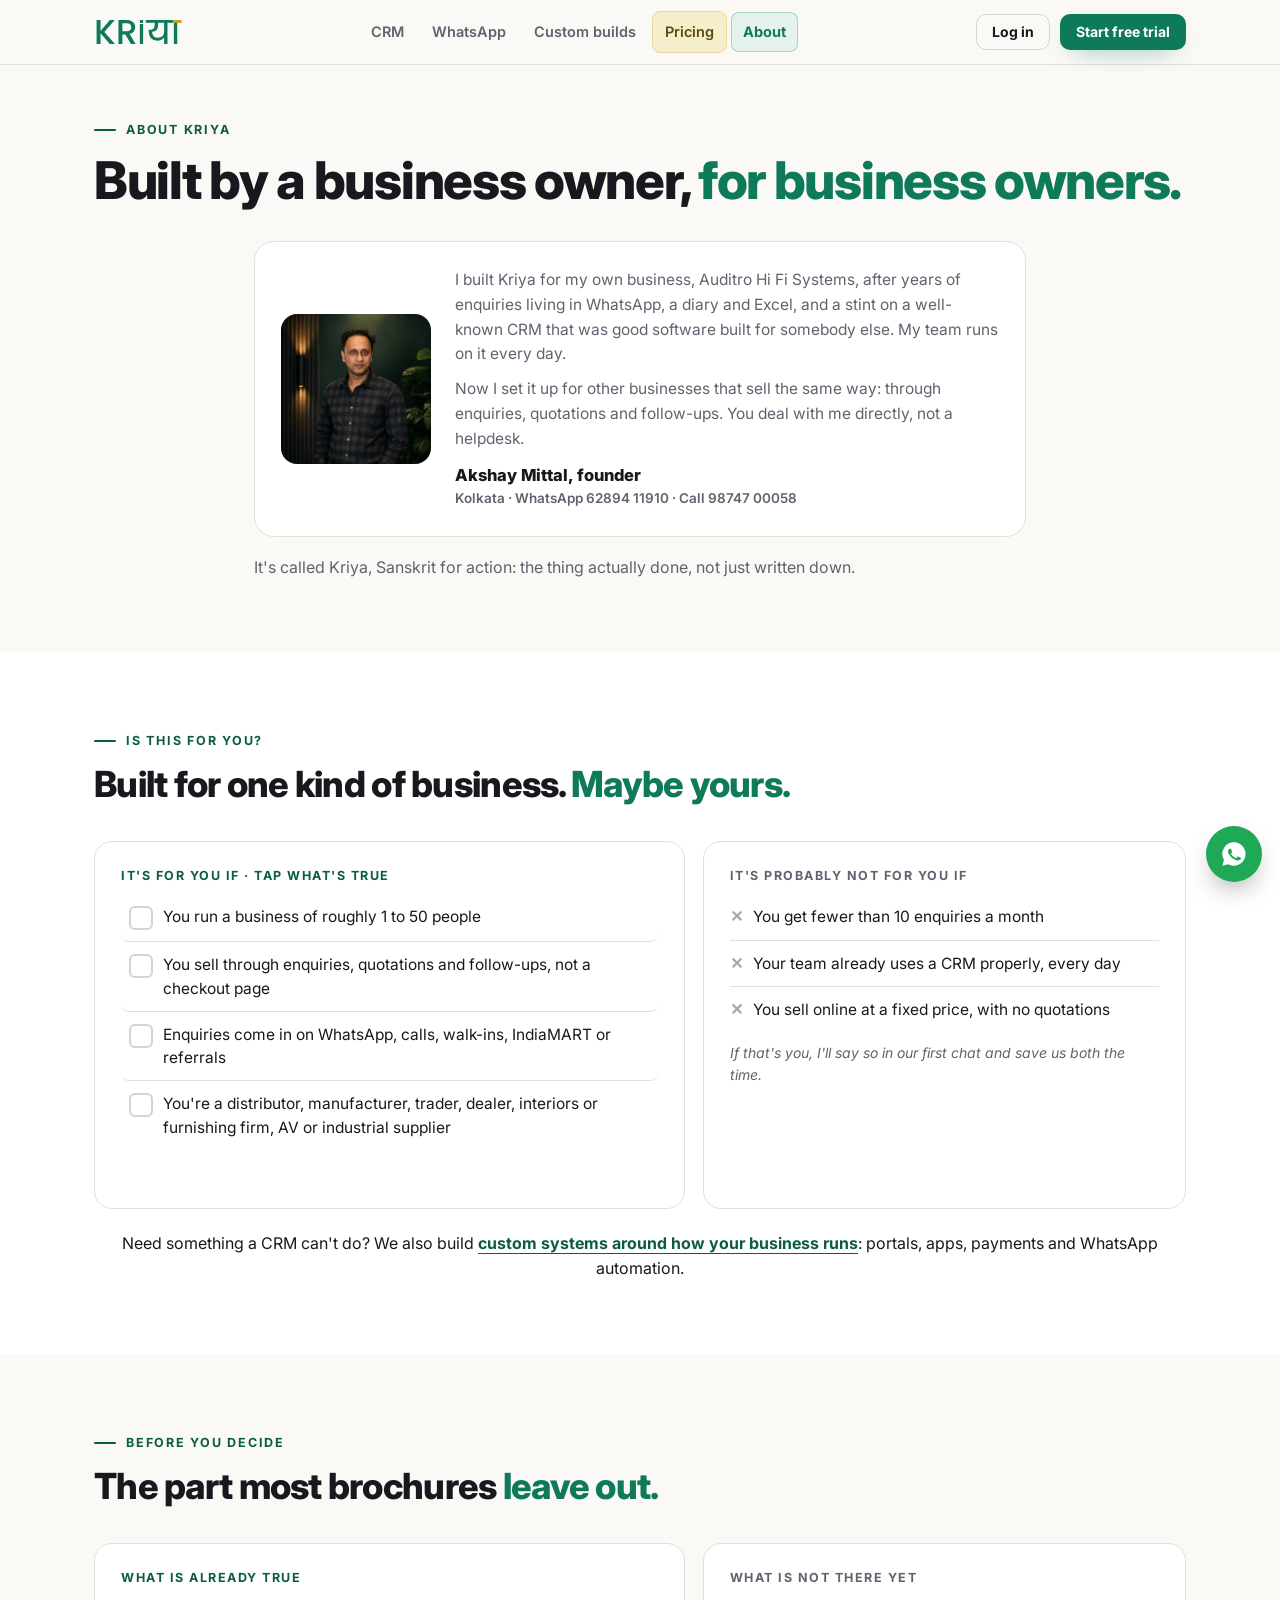
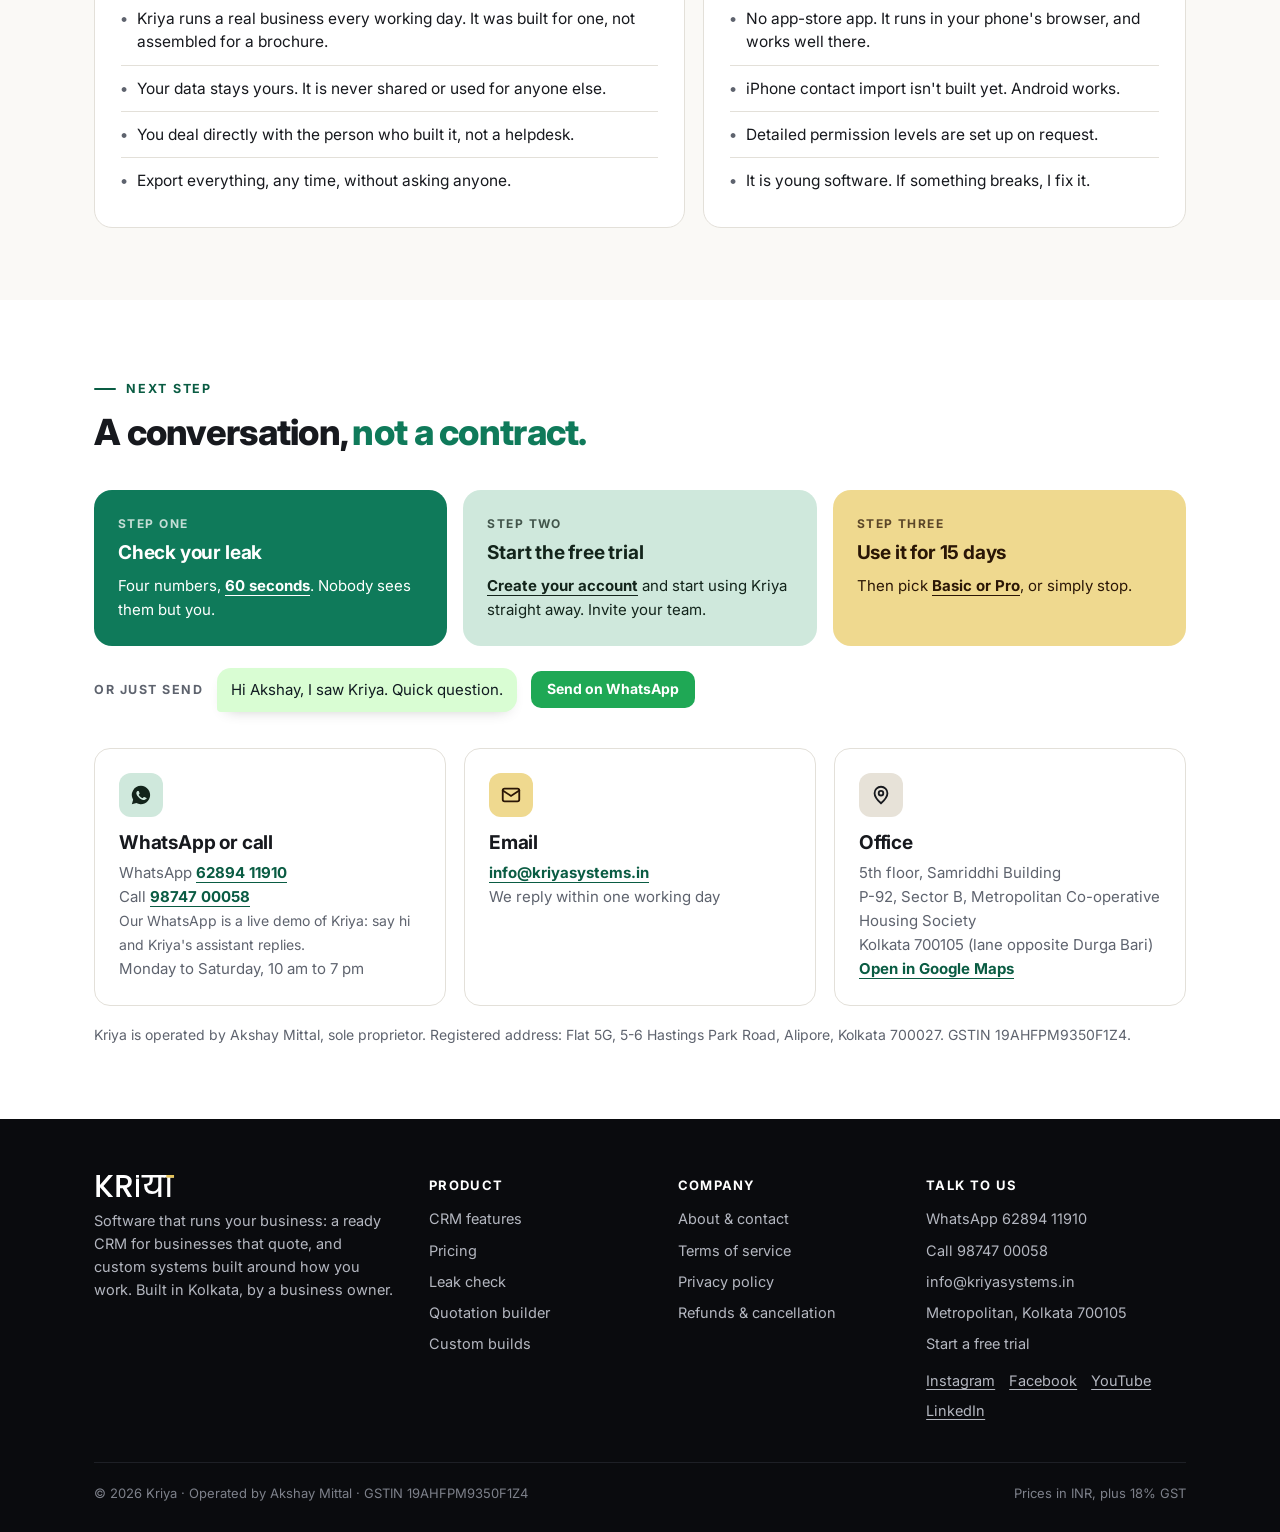
==== commit 40a55556: "Name Auditro Hi Fi Systems as the first business running on Kriya Co-Authored-By: Claude Opus 5.5 <n" ====
--- a/about.html
+++ b/about.html
@@ -35,7 +35,7 @@
     <div class="founder rv" style="grid-template-columns:150px 1fr">
       <img src="media/founder.webp" alt="Akshay Mittal" style="width:150px;height:150px">
       <div>
-        <p>I built Kriya for my own business after years of enquiries living in WhatsApp, a diary and Excel, and a stint on a well-known CRM that was good software built for somebody else. My team runs on it every day.</p>
+        <p>I built Kriya for my own business, Auditro Hi Fi Systems, after years of enquiries living in WhatsApp, a diary and Excel, and a stint on a well-known CRM that was good software built for somebody else. My team runs on it every day.</p>
         <p style="margin-top:10px">Now I set it up for other businesses that sell the same way: through enquiries, quotations and follow-ups. You deal with me directly, not a helpdesk.</p>
         <div class="who">Akshay Mittal, founder<span>Kolkata · WhatsApp 62894 11910 · Call 98747 00058</span></div>
       </div>
